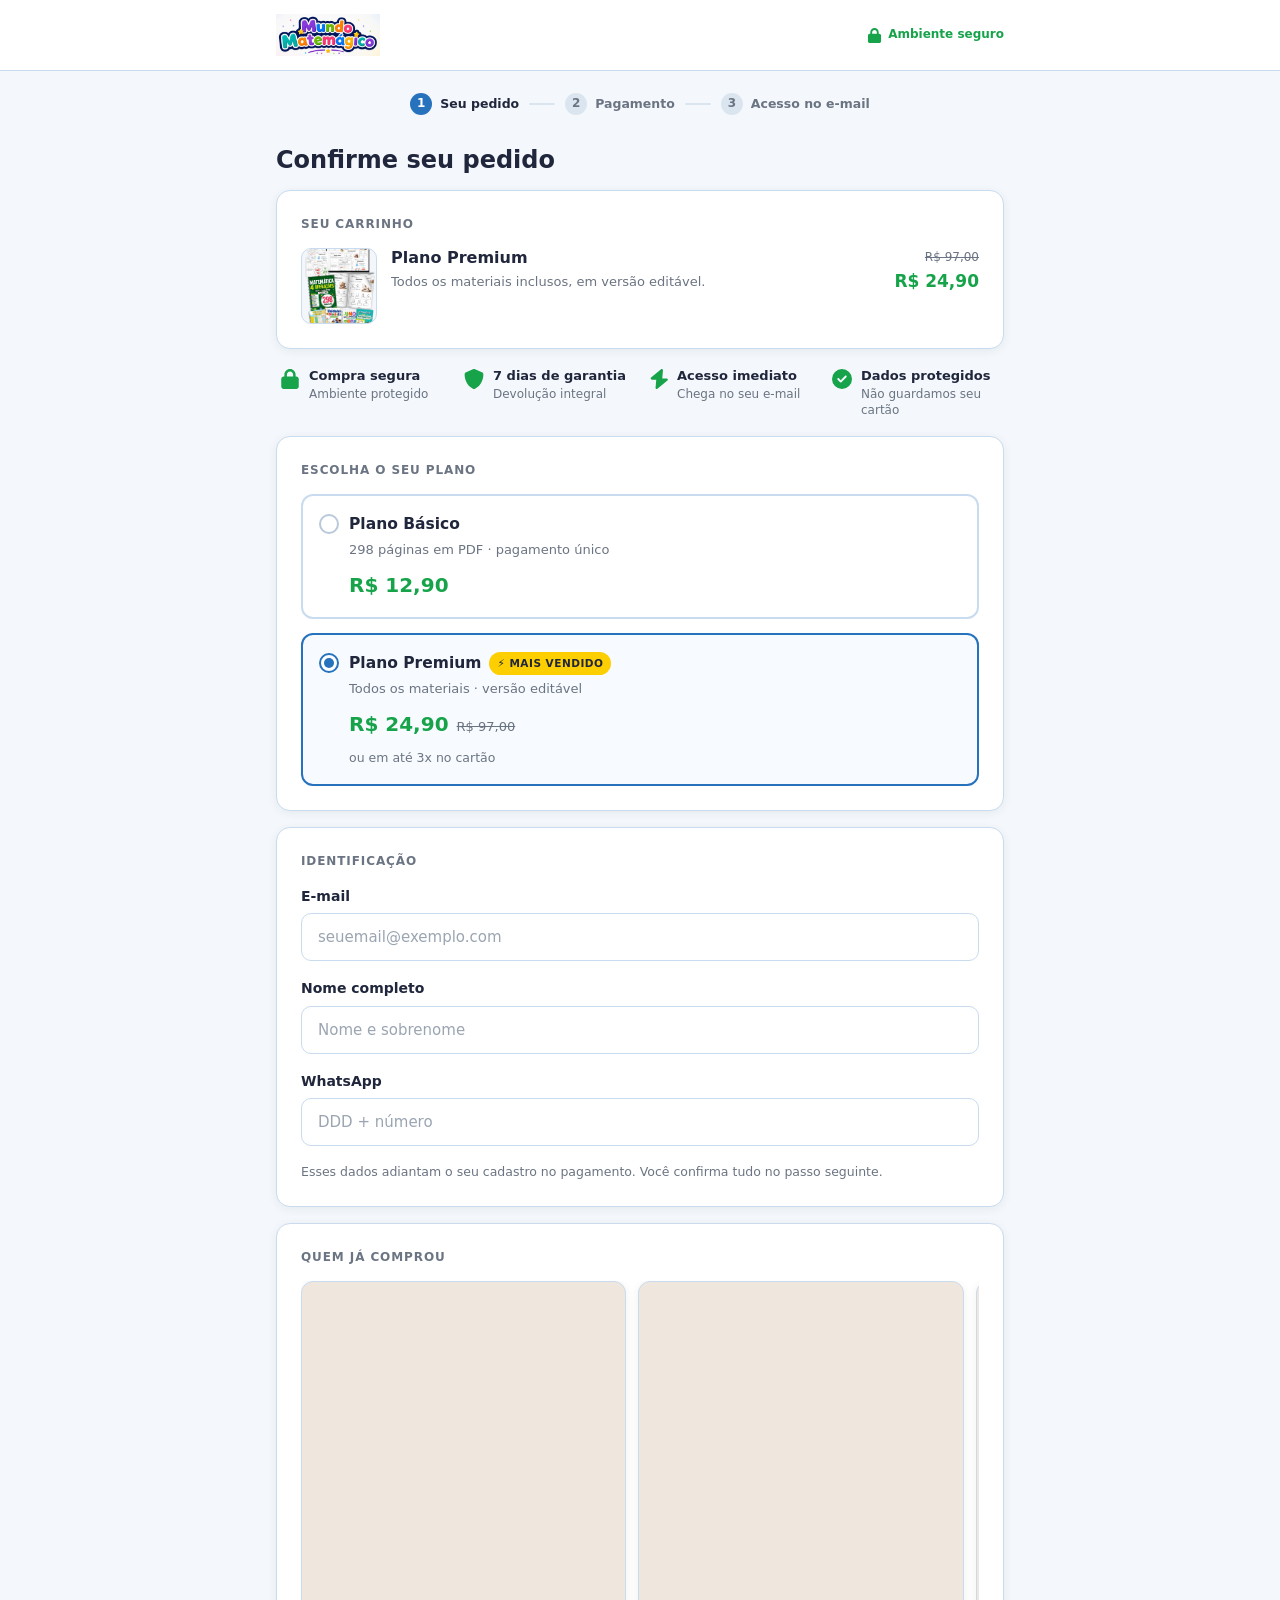
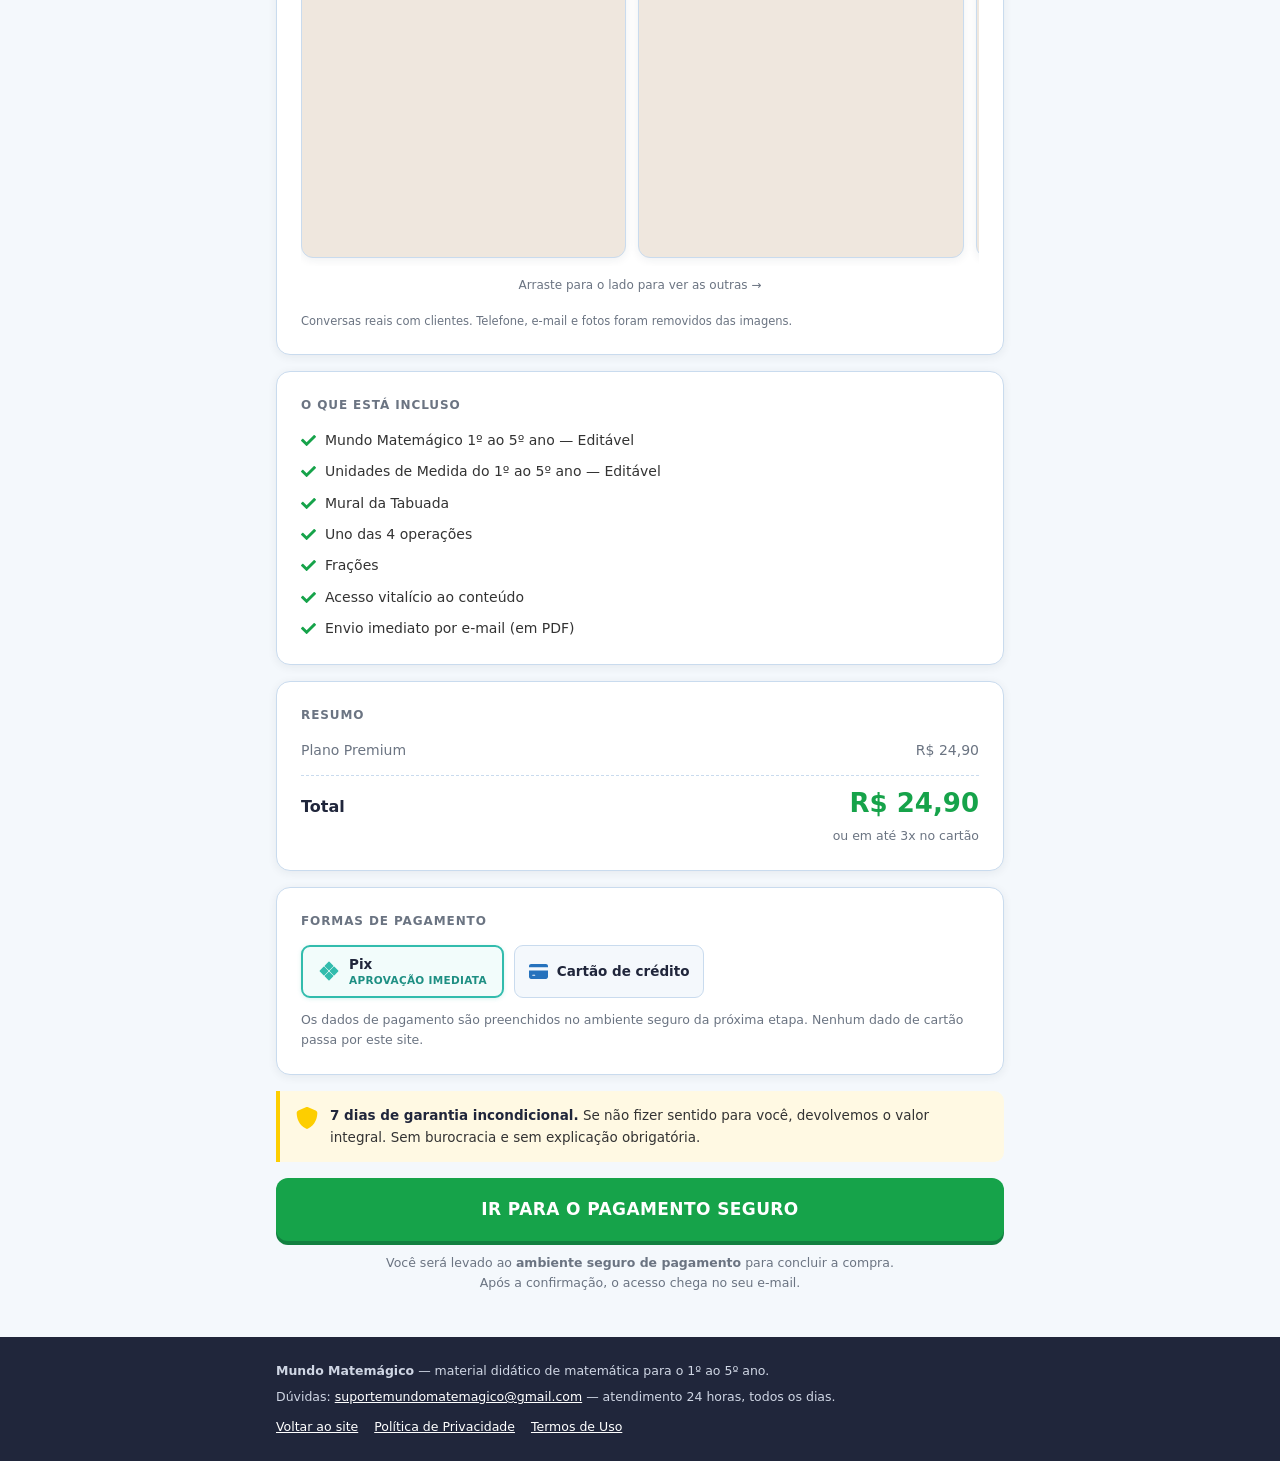
==== checkout.html @ a5ead748 "Destaca o Pix como forma de pagamento principal O Pix passa a vir primeiro e com destaque visual: bo" ====
<!DOCTYPE html>
<html lang="pt-BR">
<head>
<meta charset="UTF-8">
<meta http-equiv="Content-Security-Policy" content="default-src 'self'; script-src 'self'; style-src 'self'; img-src 'self' data:; font-src 'self' data:; connect-src 'none'; form-action 'none'; frame-src 'none'; base-uri 'none'">
<meta name="viewport" content="width=device-width, initial-scale=1">
<meta name="robots" content="noindex, nofollow">
<title>Checkout — Mundo Matemágico</title>
<link rel="stylesheet" href="checkout.css">
</head>
<body>

<header class="barra">
  <div class="wrap">
    <a href="index.html"><img src="assets/logo-mundo-matemagico.jpg" alt="Mundo Matemágico"></a>
    <span class="seguro">
      <svg viewBox="0 0 448 512" aria-hidden="true"><path d="M144 144v48h160v-48c0-44.2-35.8-80-80-80s-80 35.8-80 80zM80 192v-48C80 64.5 144.5 0 224 0s144 64.5 144 144v48h16c35.3 0 64 28.7 64 64v192c0 35.3-28.7 64-64 64H64c-35.3 0-64-28.7-64-64V256c0-35.3 28.7-64 64-64h16z"/></svg>
      Ambiente seguro
    </span>
  </div>
</header>

<div class="wrap">
  <div class="passos">
    <span class="passo on"><span class="n">1</span> Seu pedido</span>
    <span class="sep"></span>
    <span class="passo"><span class="n">2</span> Pagamento</span>
    <span class="sep"></span>
    <span class="passo"><span class="n">3</span> Acesso no e-mail</span>
  </div>
</div>

<main>
<div class="wrap">

  <h1>Confirme seu pedido</h1>

  <!-- avisa quando o link de pagamento ainda nao foi colado em checkout.js -->
  <div class="aviso" id="aviso" role="alert">
    <strong>Configuração pendente:</strong> o link de pagamento do
    <strong id="aviso-plano">plano</strong> ainda não foi cadastrado.
    Abra <code>checkout.js</code> e cole o link de pagamento no campo <code>pay</code> desse plano.
    <em>Este aviso só aparece para você — mas o botão fica desativado para todo mundo até o link ser colado.</em>
  </div>

  <!-- ---------------- carrinho ---------------- -->
  <section class="bloco">
    <h2>Seu carrinho</h2>
    <div class="item">
      <span class="thumb"><img id="item-img" src="" alt=""></span>
      <div>
        <p class="nome" id="item-nome"></p>
        <p class="desc" id="item-desc"></p>
      </div>
      <span class="val">
        <span class="de" id="item-de" hidden></span>
        <span class="preco" id="item-preco"></span>
      </span>
    </div>
  </section>

  <!-- ---------------- selos de confianca ---------------- -->
  <ul class="selos" aria-label="Garantias desta compra">
    <li>
      <svg viewBox="0 0 448 512" aria-hidden="true"><path d="M144 144v48h160v-48c0-44.2-35.8-80-80-80s-80 35.8-80 80zM80 192v-48C80 64.5 144.5 0 224 0s144 64.5 144 144v48h16c35.3 0 64 28.7 64 64v192c0 35.3-28.7 64-64 64H64c-35.3 0-64-28.7-64-64V256c0-35.3 28.7-64 64-64h16z"/></svg>
      <span><b>Compra segura</b>Ambiente protegido</span>
    </li>
    <li>
      <svg viewBox="0 0 512 512" aria-hidden="true"><path d="M256 0c4.6 0 9.2 1 13.4 2.9L457.7 82.8c22 9.3 38.4 31 38.3 57.2-.5 99.2-41.3 280.7-213.6 363.2-16.7 8-36.1 8-52.8 0C57.3 420.7 16.5 239.2 16 140 15.9 113.8 32.3 92.1 54.3 82.8L242.7 2.9C246.8 1 251.4 0 256 0z"/></svg>
      <span><b>7 dias de garantia</b>Devolução integral</span>
    </li>
    <li>
      <svg viewBox="0 0 448 512" aria-hidden="true"><path d="M349.4 44.6c5.6-12.9 1.7-28-9.4-36.5s-26.5-8.3-37.3 .5l-256 208c-10.3 8.4-14.2 22.4-9.5 34.8S54.7 272 68 272l111.5 0L162.6 467.4c-5.6 12.9-1.7 28 9.4 36.5s26.5 8.3 37.3-.5l256-208c10.3-8.4 14.2-22.4 9.5-34.8s-16.5-20.6-29.8-20.6l-111.5 0L349.4 44.6z"/></svg>
      <span><b>Acesso imediato</b>Chega no seu e-mail</span>
    </li>
    <li>
      <svg viewBox="0 0 512 512" aria-hidden="true"><path d="M256 512A256 256 0 1 0 256 0a256 256 0 1 0 0 512zM369 209L241 337c-9.4 9.4-24.6 9.4-33.9 0l-64-64c-9.4-9.4-9.4-24.6 0-33.9s24.6-9.4 33.9 0l47 47L335 175c9.4-9.4 24.6-9.4 33.9 0s9.4 24.6 0 33.9z"/></svg>
      <span><b>Dados protegidos</b>Não guardamos seu cartão</span>
    </li>
  </ul>

  <!-- ---------------- escolha do plano ---------------- -->
  <section class="bloco">
    <h2>Escolha o seu plano</h2>
    <div class="planos" id="planos" role="radiogroup" aria-label="Escolha o seu plano"></div>
  </section>

  <!-- ---------------- identificacao ---------------- -->
  <section class="bloco">
    <h2>Identificação</h2>
    <div class="campos">
      <div class="campo" id="campo-email">
        <label for="f-email">E-mail</label>
        <input type="email" id="f-email" autocomplete="email" inputmode="email"
               spellcheck="false" placeholder="seuemail@exemplo.com">
        <p class="erro">Digite um e-mail válido — é nele que o material chega.</p>
      </div>
      <div class="campo" id="campo-nome">
        <label for="f-nome">Nome completo</label>
        <input type="text" id="f-nome" autocomplete="name" placeholder="Nome e sobrenome">
        <p class="erro">Informe o nome e o sobrenome.</p>
      </div>
      <div class="campo" id="campo-fone">
        <label for="f-fone">WhatsApp</label>
        <input type="tel" id="f-fone" autocomplete="tel" inputmode="numeric"
               maxlength="15" placeholder="DDD + número">
        <p class="erro">Informe DDD + número (10 ou 11 dígitos).</p>
      </div>
    </div>
    <p class="dica">Esses dados adiantam o seu cadastro no pagamento. Você confirma tudo no passo seguinte.</p>
  </section>

  <!-- ---------------- quem ja comprou ----------------
       Prints REAIS de conversas no WhatsApp, tratados antes de publicar:
         depoimento-1  recorte que descarta o telefone +55 11 ...
         depoimento-2  recorte que descarta o comprovante (CNPJ e pagador)
         depoimento-3  recorte que descarta telefone e foto; e-mail tapado
       Os originais NAO ficam na pasta do site. Se trocar alguma imagem,
       trate antes: dado pessoal de cliente nao pode ir para a pagina. -->
  <section class="bloco">
    <h2>Quem já comprou</h2>

    <div class="prints" tabindex="0" role="group" aria-label="Conversas com clientes no WhatsApp">
      <figure>
        <img src="assets/depoimento-1.jpg" width="828" height="1469" loading="lazy" decoding="async"
             alt="Conversa no WhatsApp: cliente escreve que o material chegou, que é excelente, e se desculpa pela desconfiança porque há muito golpe por aí.">
      </figure>
      <figure>
        <img src="assets/depoimento-2.jpg" width="828" height="1471" loading="lazy" decoding="async"
             alt="Conversa no WhatsApp: cliente diz que estava com medo de comprar e que o material é perfeito.">
      </figure>
      <figure>
        <img src="assets/depoimento-3.jpg" width="828" height="1078" loading="lazy" decoding="async"
             alt="Conversa no WhatsApp: cliente elogia o trabalho e recebe as boas-vindas com as instruções de acesso.">
      </figure>
    </div>

    <p class="arraste" aria-hidden="true">Arraste para o lado para ver as outras &rarr;</p>
    <p class="fonte">Conversas reais com clientes. Telefone, e-mail e fotos foram removidos das imagens.</p>
  </section>

  <!-- ---------------- o que esta incluso ---------------- -->
  <section class="bloco">
    <h2>O que está incluso</h2>
    <ul class="inclui" id="inclui"></ul>
  </section>

  <!-- ---------------- resumo + pagamento ---------------- -->
  <section class="bloco">
    <h2>Resumo</h2>
    <div class="resumo-linha">
      <span id="sub-nome"></span>
      <span id="sub-valor"></span>
    </div>
    <div class="resumo-total">
      <span class="rot">Total</span>
      <span class="v" id="total"></span>
    </div>
    <p class="parcelado" id="parcelado"></p>
  </section>

  <section class="bloco">
    <h2>Formas de pagamento</h2>
    <!-- Pix primeiro e em destaque: e o meio com aprovacao imediata, entao
         e o que leva o cliente ao material mais rapido. -->
    <div class="formas">
      <span class="forma principal">
        <svg class="pix" viewBox="0 0 48 48" aria-hidden="true"><g fill="#32BCAD" stroke="#32BCAD" stroke-width="3" stroke-linejoin="round"><path d="M24 5 32 13 24 21 16 13Z"/><path d="M43 24 35 32 27 24 35 16Z"/><path d="M24 43 16 35 24 27 32 35Z"/><path d="M5 24 13 16 21 24 13 32Z"/></g></svg>
        <span class="rot">Pix<b>Aprovação imediata</b></span>
      </span>
      <span class="forma">
        <svg class="card" viewBox="0 0 576 512" aria-hidden="true"><path d="M64 32C28.7 32 0 60.7 0 96v32h576V96c0-35.3-28.7-64-64-64H64zM576 224H0v192c0 35.3 28.7 64 64 64h448c35.3 0 64-28.7 64-64V224zM112 352h64c8.8 0 16 7.2 16 16s-7.2 16-16 16h-64c-8.8 0-16-7.2-16-16s7.2-16 16-16z"/></svg>
        <span class="rot">Cartão de crédito</span>
      </span>
    </div>
    <p class="nota">Os dados de pagamento são preenchidos no ambiente seguro da próxima etapa. Nenhum dado de cartão passa por este site.</p>
  </section>

  <!-- ---------------- garantia ---------------- -->
  <div class="garantia">
    <svg viewBox="0 0 512 512" aria-hidden="true"><path d="M256 0c4.6 0 9.2 1 13.4 2.9L457.7 82.8c22 9.3 38.4 31 38.3 57.2-.5 99.2-41.3 280.7-213.6 363.2-16.7 8-36.1 8-52.8 0C57.3 420.7 16.5 239.2 16 140 15.9 113.8 32.3 92.1 54.3 82.8L242.7 2.9C246.8 1 251.4 0 256 0z"/></svg>
    <p><strong>7 dias de garantia incondicional.</strong> Se não fizer sentido para você, devolvemos o valor integral. Sem burocracia e sem explicação obrigatória.</p>
  </div>

  <a class="cta" id="cta" href="#" rel="noopener">IR PARA O PAGAMENTO SEGURO</a>
  <p class="pos-cta">Você será levado ao <strong>ambiente seguro de pagamento</strong> para concluir a compra.<br>Após a confirmação, o acesso chega no seu e-mail.</p>

</div>
</main>

<footer>
  <div class="wrap">
    <p><strong>Mundo Matemágico</strong> — material didático de matemática para o 1º ao 5º ano.</p>
    <p>Dúvidas: <a href="mailto:suportemundomatemagico@gmail.com">suportemundomatemagico@gmail.com</a> — atendimento 24 horas, todos os dias.</p>
    <div class="links">
      <a href="index.html">Voltar ao site</a>
      <a href="politica-de-privacidade.html">Política de Privacidade</a>
      <a href="termos-de-uso.html">Termos de Uso</a>
    </div>
  </div>
</footer>

<script src="checkout.js"></script>
</body>
</html>
---- checkout.css ----
/* Checkout - Mundo Matemagico
   Paleta herdada da landing: azul #2672BD, navy #20263B, amarelo #fdce00 */
:root{
  --azul:#2672BD;
  --azul-esc:#12304B;
  --navy:#20263B;
  --amarelo:#fdce00;
  --verde:#16A34A;
  --verde-esc:#128040;
  --fundo:#F4F8FC;
  --borda:#C9DBEE;
  --texto:#333;
  --suave:#6b7482;
  --branco:#fff;
  --sombra:0 2px 10px rgba(32,38,59,.07);
}
*{box-sizing:border-box}
html{-webkit-text-size-adjust:100%}
body{
  margin:0;background:var(--fundo);color:var(--texto);
  font-family:"Montserrat",system-ui,-apple-system,"Segoe UI",Roboto,Arial,sans-serif;
  font-size:15px;line-height:1.6;
}
img{max-width:100%;height:auto;display:block}
:focus-visible{outline:3px solid var(--amarelo);outline-offset:2px;border-radius:6px}

/* ---------- topo ---------- */
.barra{background:var(--branco);border-bottom:1px solid var(--borda);padding:14px 0}
.barra .wrap{display:flex;align-items:center;justify-content:space-between;gap:14px}
.barra img{height:42px;width:auto}
.seguro{display:flex;align-items:center;gap:6px;color:var(--verde);font-size:12px;font-weight:700;white-space:nowrap}
.seguro svg{width:15px;height:15px;fill:currentColor;flex:none}

.wrap{max-width:760px;margin:0 auto;padding:0 16px}

/* ---------- passos ---------- */
.passos{display:flex;align-items:center;gap:10px;justify-content:center;margin:22px 0 4px;flex-wrap:wrap}
.passo{display:flex;align-items:center;gap:8px;font-size:12.5px;font-weight:700;color:var(--suave)}
.passo .n{width:22px;height:22px;border-radius:50%;display:grid;place-items:center;background:#dbe5f0;color:var(--suave);font-size:12px;flex:none}
.passo.on{color:var(--navy)}
.passo.on .n{background:var(--azul);color:#fff}
.passos .sep{width:26px;height:2px;background:#dbe5f0;border-radius:2px}

main{padding:8px 0 44px}
h1{font-size:21px;color:var(--navy);margin:18px 0 14px;line-height:1.3}

.bloco{background:var(--branco);border:1px solid var(--borda);border-radius:14px;box-shadow:var(--sombra);padding:20px;margin-bottom:16px}
.bloco > h2{
  font-size:12px;letter-spacing:.9px;text-transform:uppercase;color:var(--suave);
  margin:0 0 14px;font-weight:800;
}

/* ---------- carrinho ---------- */
.item{display:flex;gap:14px;align-items:flex-start}
.item .thumb{width:76px;height:76px;flex:none;border-radius:10px;overflow:hidden;border:1px solid var(--borda);background:var(--fundo)}
.item .thumb img{width:100%;height:100%;object-fit:cover}
.item .nome{font-weight:800;color:var(--navy);font-size:16px;margin:0 0 3px;line-height:1.3}
.item .desc{color:var(--suave);font-size:13px;margin:0}
.item .val{margin-left:auto;text-align:right;flex:none}
.item .val .preco{font-weight:800;color:var(--verde);font-size:17px;white-space:nowrap}
.item .val .de{display:block;font-size:12px;color:var(--suave);text-decoration:line-through}
.item .val .de[hidden]{display:none}

/* ---------- selecao de plano ---------- */
.planos{display:grid;gap:12px}
.plano{
  position:relative;display:block;cursor:pointer;
  border:2px solid var(--borda);border-radius:12px;padding:16px 16px 16px 46px;background:var(--branco);
  transition:border-color .15s,background .15s;
}
.plano:hover{border-color:var(--azul)}
.plano input{position:absolute;opacity:0;pointer-events:none}
.plano .marca{
  position:absolute;left:16px;top:18px;width:20px;height:20px;border-radius:50%;
  border:2px solid #b9c9db;background:#fff;transition:border-color .15s;
}
.plano .marca::after{
  content:"";position:absolute;inset:3px;border-radius:50%;background:var(--azul);transform:scale(0);transition:transform .15s;
}
.plano input:checked ~ .marca{border-color:var(--azul)}
.plano input:checked ~ .marca::after{transform:scale(1)}
.plano:has(input:checked){border-color:var(--azul);background:#F7FBFF}
.plano input:focus-visible ~ .marca{outline:3px solid var(--amarelo);outline-offset:2px}

.plano .corpo{display:block}
.plano .titulo{font-weight:800;color:var(--navy);font-size:15.5px;display:flex;align-items:center;gap:8px;flex-wrap:wrap}
.plano .resumo{display:block;color:var(--suave);font-size:13px;margin:3px 0 0}
.plano .linha-preco{margin-top:8px;display:flex;align-items:baseline;gap:8px;flex-wrap:wrap}
.plano .p{font-size:20px;font-weight:800;color:var(--verde)}
.plano .p-de{font-size:13px;color:var(--suave);text-decoration:line-through}
.plano .p-parc{font-size:12.5px;color:var(--suave);width:100%}
.selo{
  background:var(--amarelo);color:var(--navy);font-size:10.5px;font-weight:800;
  letter-spacing:.5px;padding:3px 8px;border-radius:99px;text-transform:uppercase;white-space:nowrap;
}

/* ---------- inclusos ---------- */
.inclui{list-style:none;margin:0;padding:0}
.inclui li{display:flex;gap:9px;align-items:flex-start;margin-bottom:9px;font-size:14px}
.inclui li:last-child{margin-bottom:0}
.inclui svg{width:15px;height:15px;fill:var(--verde);flex:none;margin-top:4px}

/* ---------- resumo ---------- */
.resumo-linha{display:flex;justify-content:space-between;gap:12px;font-size:14px;margin-bottom:9px;color:var(--suave)}
.resumo-total{
  display:flex;justify-content:space-between;align-items:baseline;gap:12px;
  border-top:1px dashed var(--borda);margin-top:14px;padding-top:14px;
}
.resumo-total .rot{font-weight:800;color:var(--navy);font-size:16px}
.resumo-total .v{font-weight:800;color:var(--verde);font-size:26px;line-height:1}
.parcelado{text-align:right;color:var(--suave);font-size:12.5px;margin:6px 0 0}

/* ---------- pagamento ---------- */
.formas{display:flex;gap:10px;flex-wrap:wrap;margin:0 0 12px;align-items:stretch}
.forma{
  display:flex;align-items:center;gap:9px;border:1px solid var(--borda);border-radius:9px;
  padding:9px 14px;font-size:13.5px;font-weight:700;color:var(--navy);background:var(--fundo);
}
.forma .rot{display:block;line-height:1.25}
.forma svg{width:19px;height:19px;flex:none}

/* o meio principal: borda e fundo do proprio Pix, para o olho cair nele antes */
.forma.principal{
  border:2px solid #32BCAD;background:#F2FCFB;padding:9px 15px;
  box-shadow:0 1px 4px rgba(50,188,173,.18);
}
.forma.principal svg{width:22px;height:22px}
.forma.principal .rot b{
  display:block;font-size:10.5px;font-weight:800;color:#1E8F83;
  letter-spacing:.3px;text-transform:uppercase;margin-top:1px;
}
.forma svg.card{fill:var(--azul)}
.forma svg.pix{fill:#32BCAD;stroke:#32BCAD}
.nota{color:var(--suave);font-size:12.5px;margin:0}

/* ---------- selos de confianca ----------
   Sem borda nem fundo de propósito: entre dois cartões brancos, uma faixa
   leve separa melhor do que mais um cartão. */
.selos{
  list-style:none;margin:0 0 16px;padding:2px 4px;
  display:grid;grid-template-columns:repeat(2,1fr);gap:14px 12px;
}
.selos li{display:flex;align-items:flex-start;gap:9px}
.selos svg{width:20px;height:20px;fill:var(--verde);flex:none;margin-top:2px}
.selos span{display:block;font-size:12px;line-height:1.35;color:var(--suave)}
.selos b{display:block;color:var(--navy);font-size:13px;font-weight:800;margin-bottom:1px}
@media (min-width:560px){
  .selos{grid-template-columns:repeat(4,1fr);gap:16px}
}

/* ---------- identificacao ---------- */
.campos{display:grid;gap:16px}
.campo label{display:block;font-weight:700;color:var(--navy);font-size:14px;margin-bottom:6px}
.campo input{
  width:100%;font-family:inherit;font-size:15px;color:var(--texto);
  border:1px solid var(--borda);border-radius:10px;padding:14px 16px;background:var(--branco);
  transition:border-color .15s,box-shadow .15s;
}
.campo input::placeholder{color:#9aa5b1}
.campo input:focus{outline:none;border-color:var(--azul);box-shadow:0 0 0 3px rgba(38,114,189,.16)}
.campo .erro{display:none;color:#C0392B;font-size:12.5px;margin:6px 0 0}
.campo.invalido input{border-color:#E5A0A0;background:#FFFAFA}
.campo.invalido input:focus{border-color:#C0392B;box-shadow:0 0 0 3px rgba(192,57,43,.14)}
.campo.invalido .erro{display:block}
.dica{color:var(--suave);font-size:12.5px;margin:16px 0 0}

/* ---------- depoimentos: prints do WhatsApp ----------
   Carrossel horizontal em vez de empilhar: tres prints de celular somam mais
   de 2000px de altura, e empurrar isso entre o formulario e o botao de compra
   custa venda. Assim ocupa a altura de um so. */
.prints{
  display:flex;gap:12px;margin:0;
  overflow-x:auto;overscroll-behavior-x:contain;
  scroll-snap-type:x mandatory;-webkit-overflow-scrolling:touch;
  padding-bottom:8px;
}
.prints figure{
  margin:0;flex:0 0 84%;scroll-snap-align:center;
  border:1px solid var(--borda);border-radius:12px;overflow:hidden;
  background:#EFE7DE;box-shadow:var(--sombra);
}
.prints img{display:block;width:100%;height:auto}
.prints:focus-visible{outline:3px solid var(--amarelo);outline-offset:3px;border-radius:12px}
.arraste{margin:10px 0 0;color:var(--suave);font-size:12px;text-align:center}
@media (min-width:620px){
  /* dois por vez: com o print inteiro, tres lado a lado ficam ilegiveis */
  .prints figure{flex-basis:48%}
}

/* ---------- (mantido) conversas recriadas em HTML ----------
   Recriadas em HTML, nao sao prints. O texto e real (transcrito das conversas
   do lojista); o que se reproduz aqui e so a linguagem visual do aplicativo,
   porque e nela que o cliente reconhece uma conversa de verdade.
   Telefone, e-mail e foto ficam de fora: dado pessoal nao vai para a pagina. */
.conversas{display:grid;gap:14px;margin:0}
.conversa{
  background:#EFE7DE;
  background-image:radial-gradient(rgba(11,20,26,.035) 1px, transparent 1px);
  background-size:20px 20px;
  border:1px solid #E1D8CD;border-radius:12px;
  padding:15px 13px 20px;
  display:flex;flex-direction:column;gap:13px;
}
.msg{
  position:relative;max-width:87%;
  padding:7px 10px 4px;border-radius:9px;
  font-size:13.5px;line-height:1.46;color:#111B21;
  box-shadow:0 1px 1px rgba(11,20,26,.13);
}
.msg p{margin:0}
.msg.rec{align-self:flex-start;background:#fff;border-top-left-radius:2px}
.msg.env{align-self:flex-end;background:#D9FDD3;border-top-right-radius:2px}
.msg .hora{
  display:flex;align-items:center;justify-content:flex-end;gap:3px;
  font-size:10.5px;color:#667781;margin-top:2px;
  font-variant-numeric:tabular-nums;
}
.msg .hora svg{width:15px;height:15px;fill:#53BDEB;flex:none}
.msg .reacao{
  position:absolute;left:9px;bottom:-12px;
  background:#fff;border:1px solid #E1D8CD;border-radius:99px;
  padding:1px 6px;font-size:11px;line-height:1.35;
  box-shadow:0 1px 2px rgba(11,20,26,.12);
}
.msg.tem-reacao{margin-bottom:7px}

.fonte{margin:18px 0 0;color:var(--suave);font-size:11.5px;line-height:1.45}

/* ---------- garantia ---------- */
.garantia{display:flex;gap:12px;align-items:flex-start;background:#FFF9E3;border-left:4px solid var(--amarelo);border-radius:0 10px 10px 0;padding:14px 16px;margin-bottom:16px}
.garantia svg{width:22px;height:22px;fill:var(--amarelo);flex:none;margin-top:2px}
.garantia p{margin:0;font-size:13.5px}
.garantia strong{color:var(--navy)}

/* ---------- CTA ---------- */
.cta{
  display:block;width:100%;text-align:center;text-decoration:none;cursor:pointer;
  background:var(--verde);color:#fff;font-family:inherit;font-weight:800;font-size:17px;letter-spacing:.4px;
  border:0;border-radius:12px;padding:18px 20px;box-shadow:0 4px 0 var(--verde-esc);
  transition:transform .08s,box-shadow .08s,background .15s;
}
.cta:hover{background:#15b054}
.cta:active{transform:translateY(3px);box-shadow:0 1px 0 var(--verde-esc)}
.cta[aria-disabled="true"]{background:#b6bfca;box-shadow:0 4px 0 #97a1ae;cursor:not-allowed}
.cta[aria-disabled="true"]:active{transform:none;box-shadow:0 4px 0 #97a1ae}
.pos-cta{text-align:center;color:var(--suave);font-size:12.5px;margin:12px 0 0}

.aviso{
  display:none;background:#FDECEC;border:1px solid #F5B5B5;color:#8A1F1F;
  border-radius:10px;padding:14px 16px;font-size:13.5px;margin:0 0 14px;
}
.aviso.on{display:block}
.aviso code{background:#fff;border:1px solid #EEC9C9;border-radius:4px;padding:1px 5px;font-size:12.5px}

/* ---------- rodape ---------- */
footer{background:var(--navy);color:#cfd6e4;padding:24px 0;font-size:12.5px}
footer a{color:#fff}
footer p{margin:0 0 6px}
footer .links{display:flex;flex-wrap:wrap;gap:8px 16px;margin-top:10px}

@media (min-width:680px){
  body{font-size:15.5px}
  h1{font-size:24px}
  .bloco{padding:24px}
  .planos{gap:14px}
}
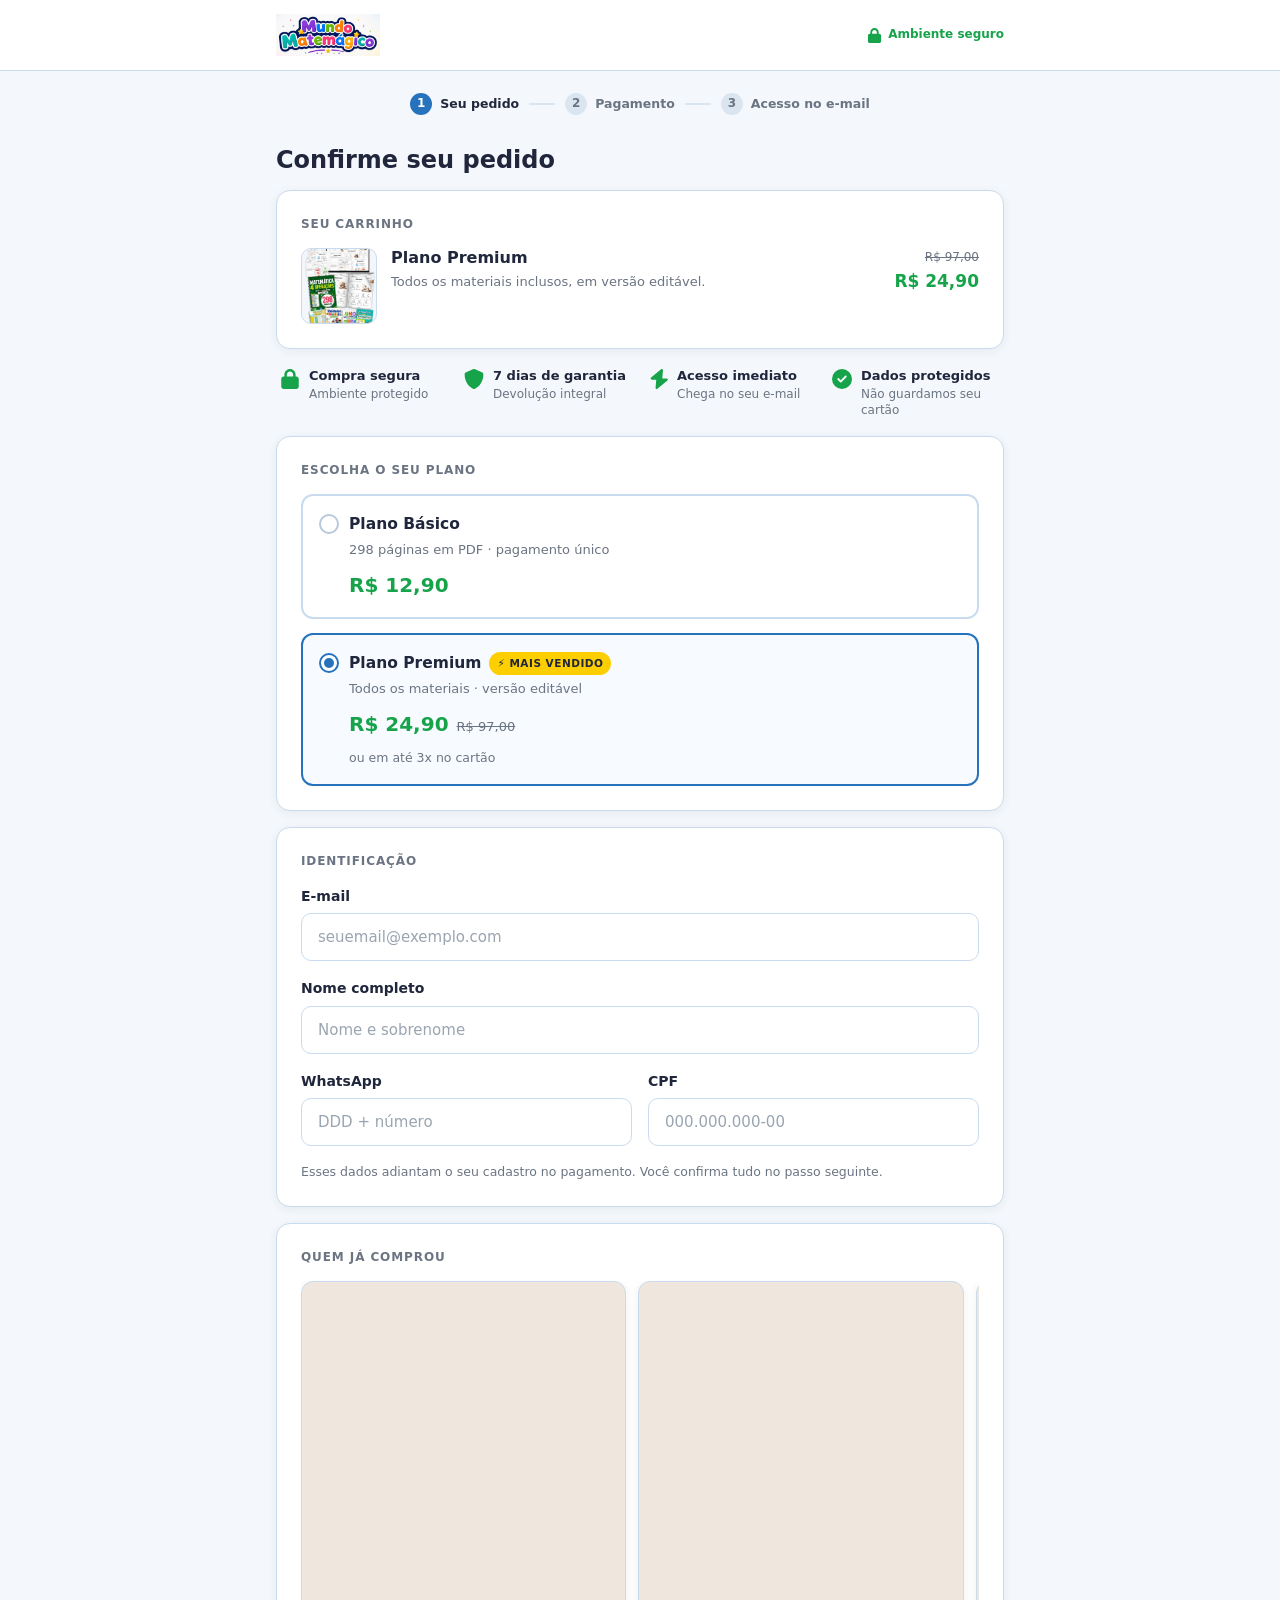
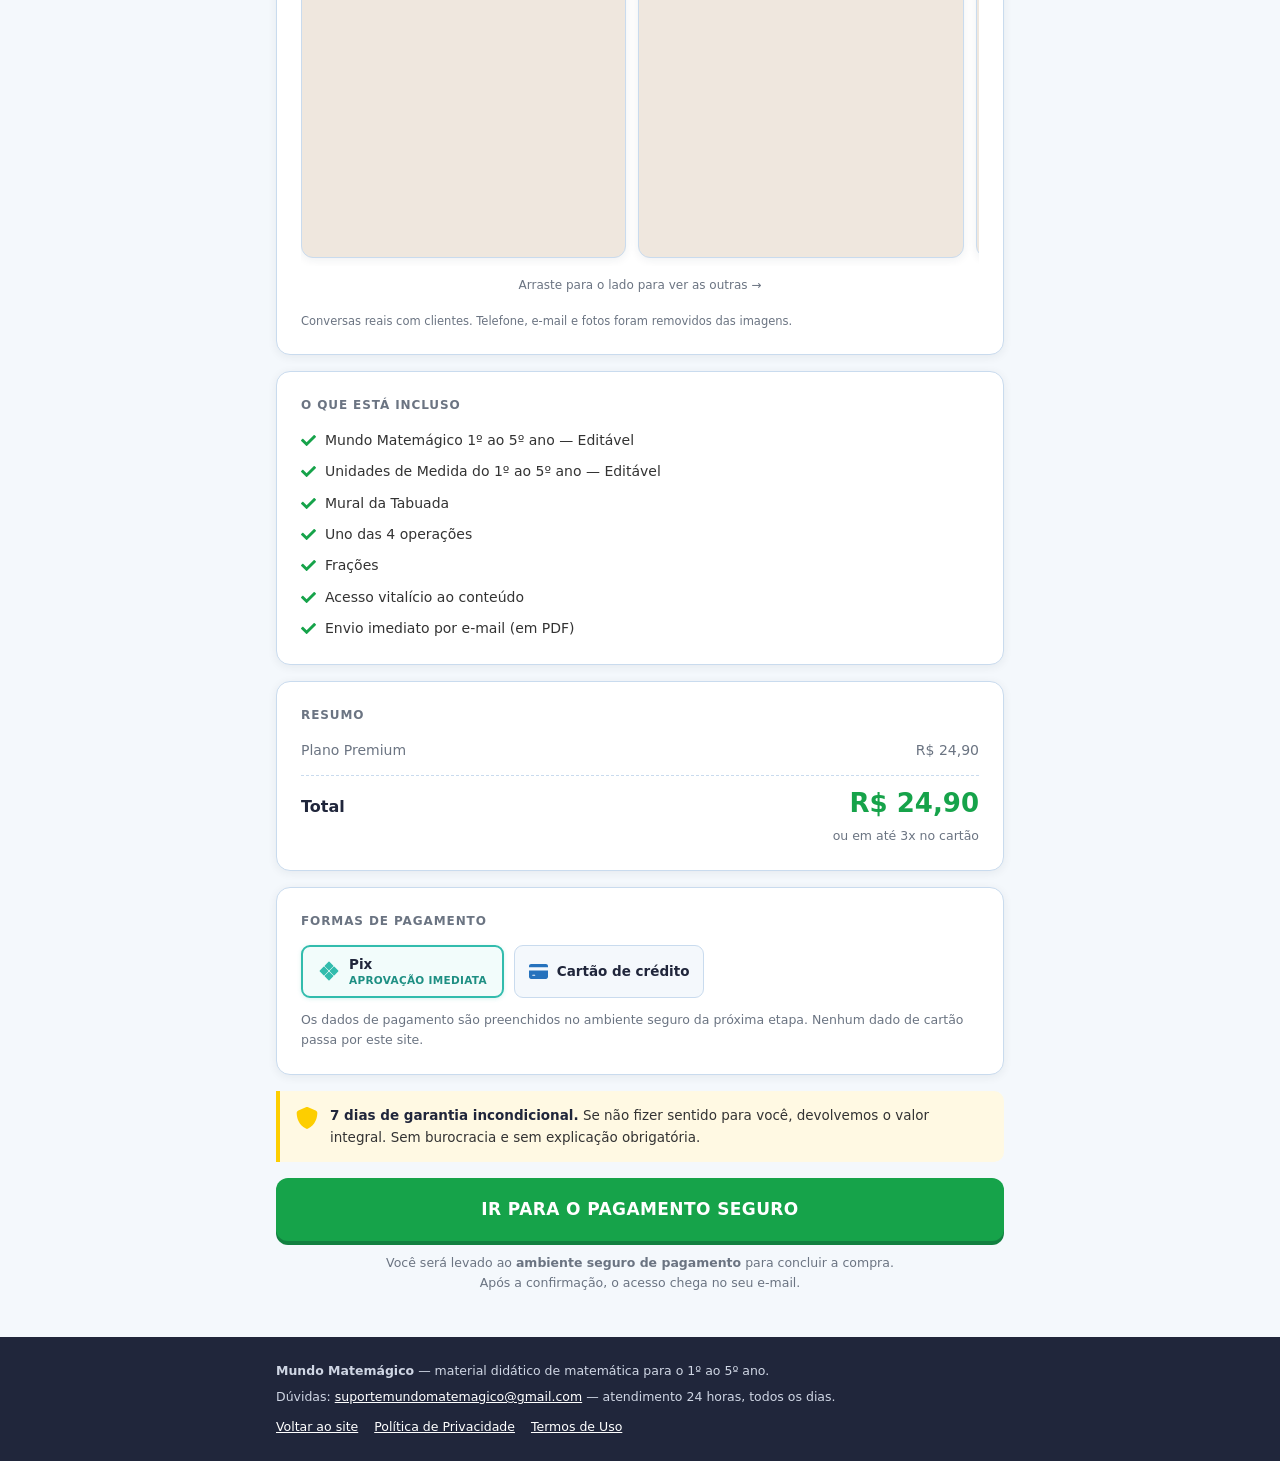
==== commit d88e0659: "Adiciona o campo CPF, que passa preenchido para o pagamento O CPF era o único dado que o cliente ain" ====
--- a/checkout.html
+++ b/checkout.html
@@ -100,11 +100,19 @@
         <input type="text" id="f-nome" autocomplete="name" placeholder="Nome e sobrenome">
         <p class="erro">Informe o nome e o sobrenome.</p>
       </div>
-      <div class="campo" id="campo-fone">
-        <label for="f-fone">WhatsApp</label>
-        <input type="tel" id="f-fone" autocomplete="tel" inputmode="numeric"
-               maxlength="15" placeholder="DDD + número">
-        <p class="erro">Informe DDD + número (10 ou 11 dígitos).</p>
+      <div class="dupla">
+        <div class="campo" id="campo-fone">
+          <label for="f-fone">WhatsApp</label>
+          <input type="tel" id="f-fone" autocomplete="tel" inputmode="numeric"
+                 maxlength="15" placeholder="DDD + número">
+          <p class="erro">Informe DDD + número (10 ou 11 dígitos).</p>
+        </div>
+        <div class="campo" id="campo-cpf">
+          <label for="f-cpf">CPF</label>
+          <input type="text" id="f-cpf" inputmode="numeric" autocomplete="off"
+                 maxlength="14" placeholder="000.000.000-00">
+          <p class="erro">CPF inválido — confira os números digitados.</p>
+        </div>
       </div>
     </div>
     <p class="dica">Esses dados adiantam o seu cadastro no pagamento. Você confirma tudo no passo seguinte.</p>
--- a/checkout.css
+++ b/checkout.css
@@ -162,6 +162,11 @@
 .campo.invalido input{border-color:#E5A0A0;background:#FFFAFA}
 .campo.invalido input:focus{border-color:#C0392B;box-shadow:0 0 0 3px rgba(192,57,43,.14)}
 .campo.invalido .erro{display:block}
+/* WhatsApp e CPF lado a lado quando ha espaco: sao curtos e se completam */
+.dupla{display:grid;gap:16px}
+@media (min-width:520px){
+  .dupla{grid-template-columns:1fr 1fr}
+}
 .dica{color:var(--suave);font-size:12.5px;margin:16px 0 0}
 
 /* ---------- depoimentos: prints do WhatsApp ----------
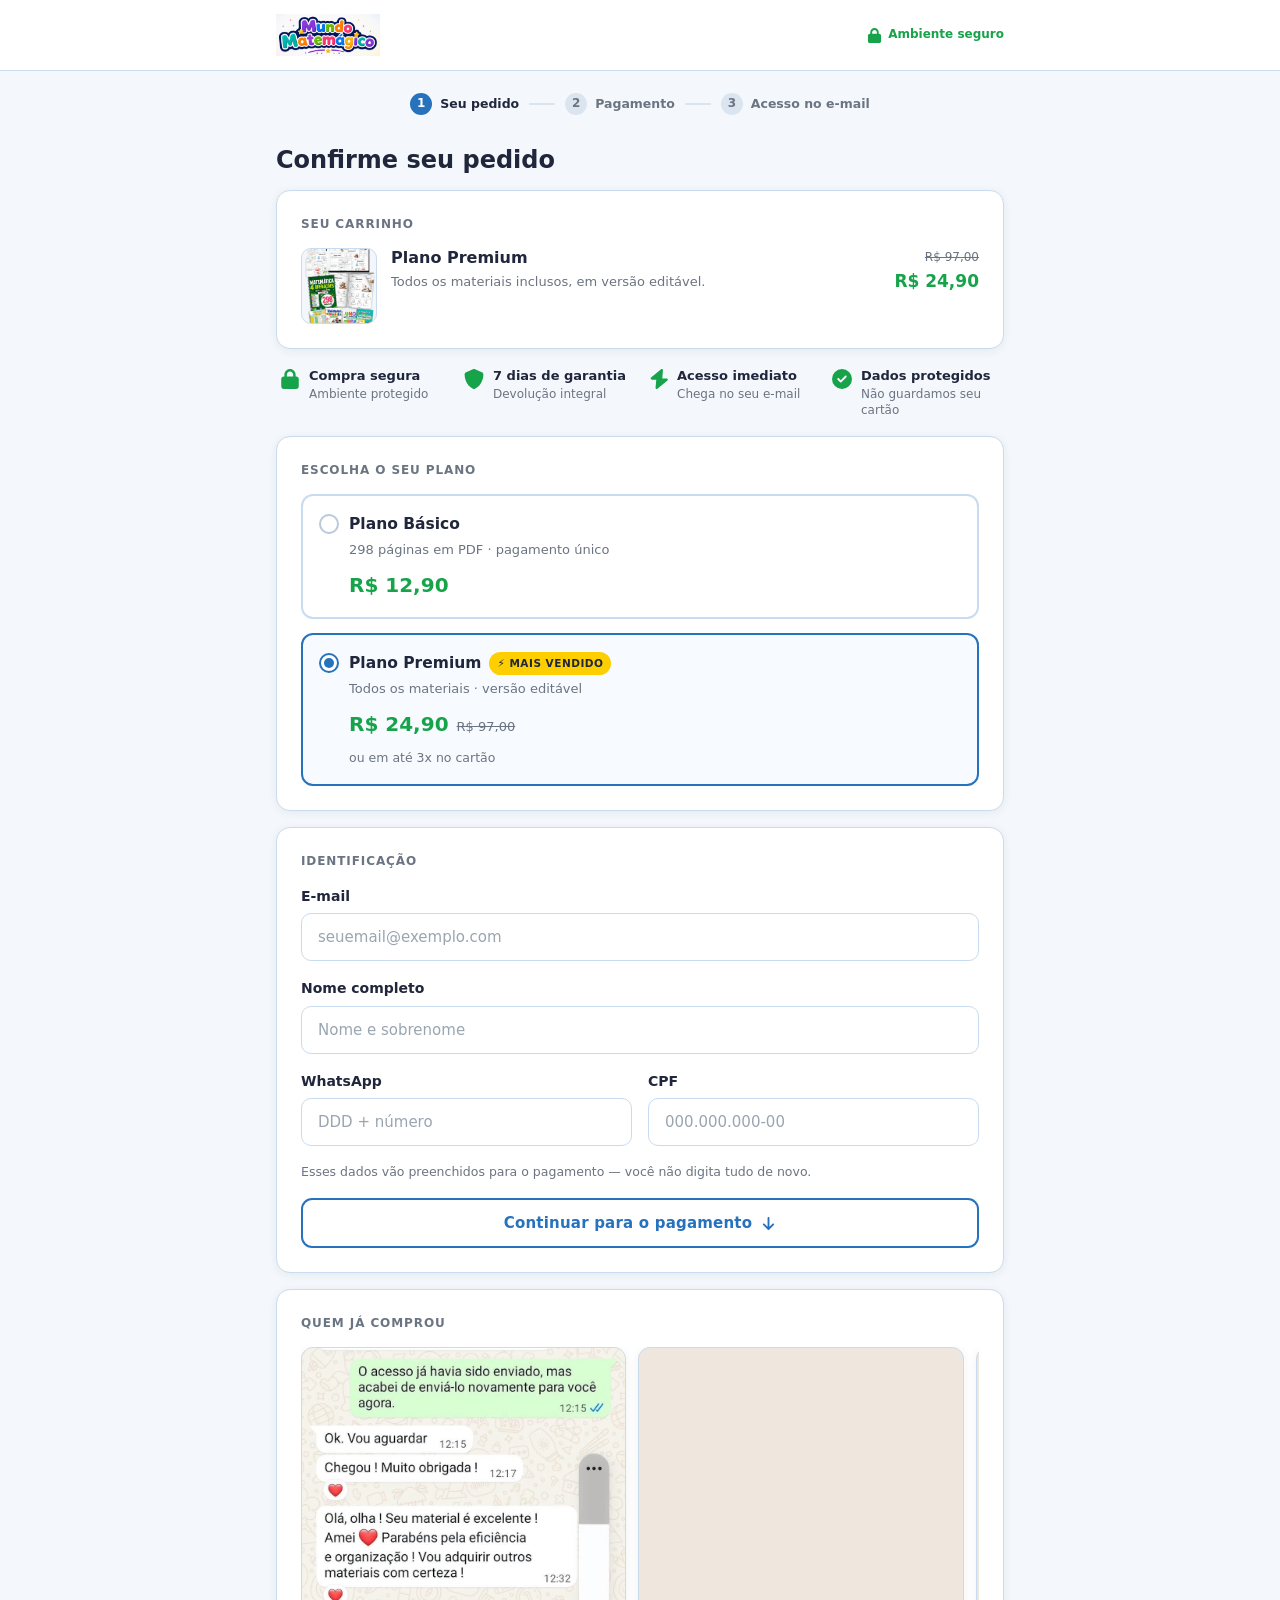
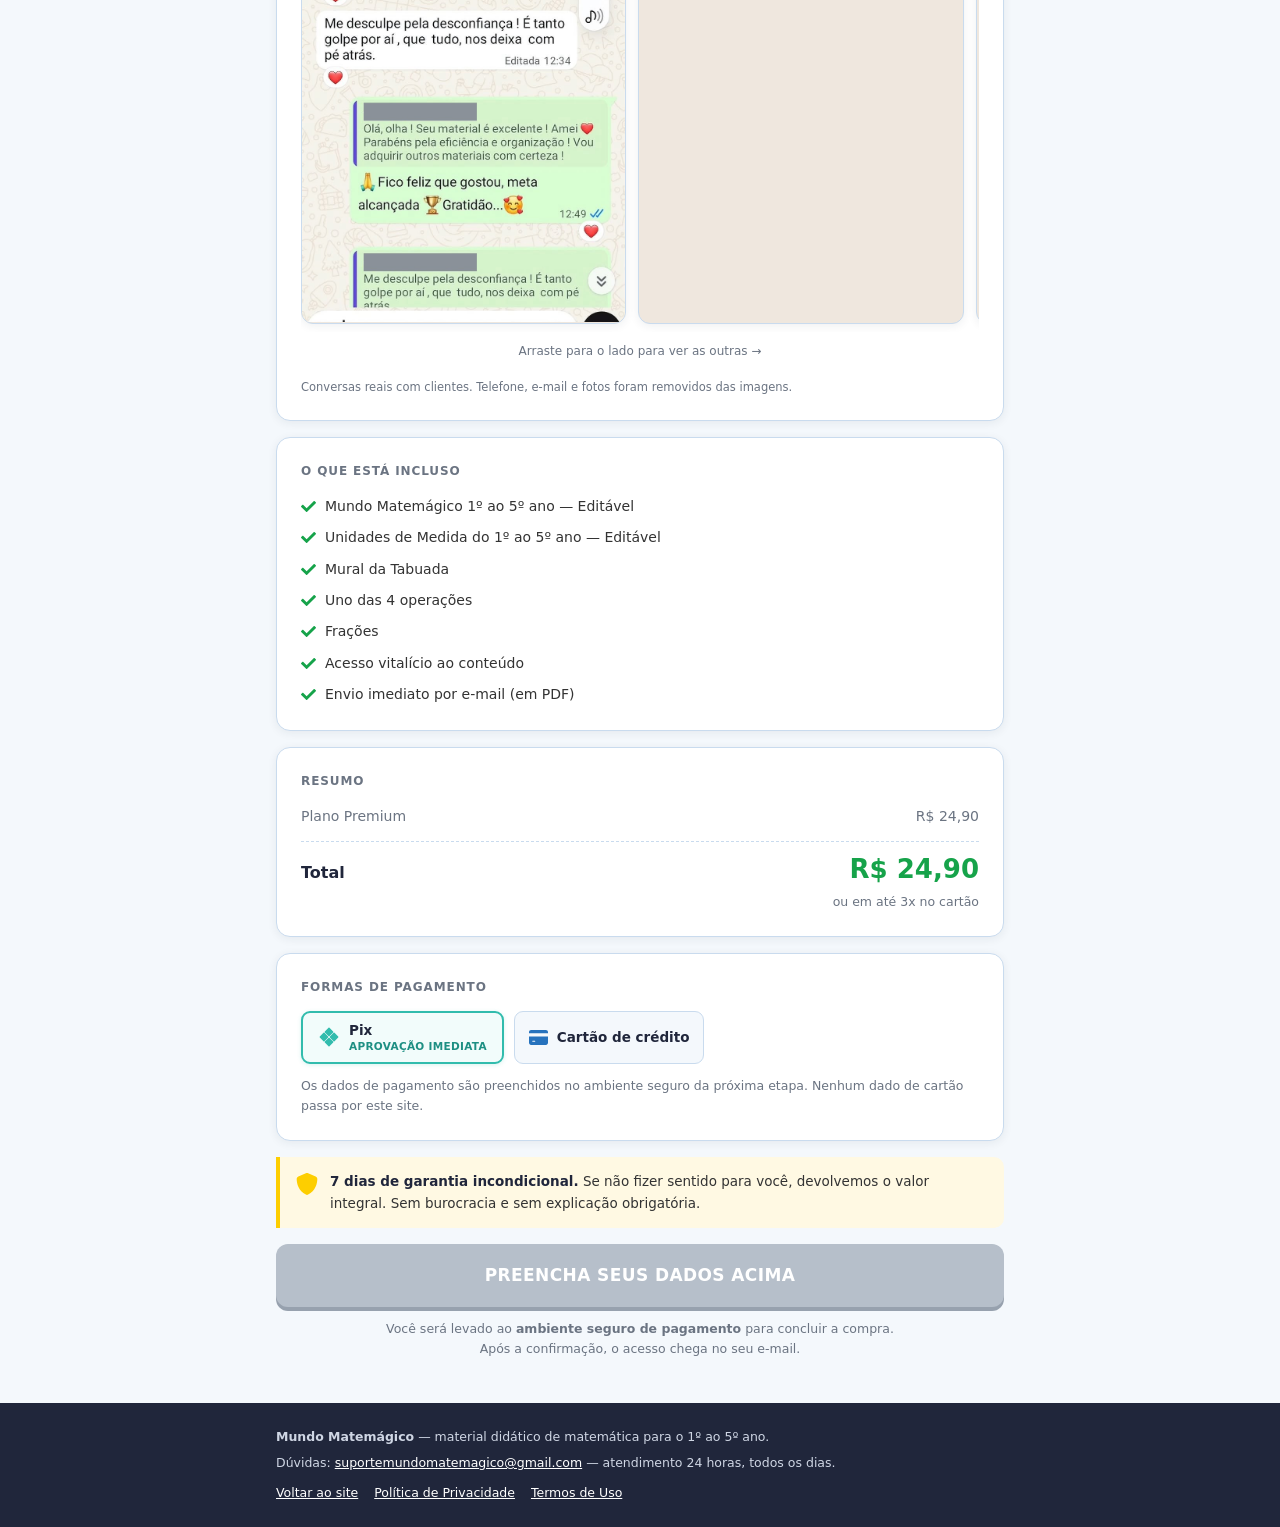
==== commit 3ea0e94b: "Exige os dados preenchidos e cria atalho até o botão de compra Dois ajustes ligados entre si.  O bot" ====
--- a/checkout.html
+++ b/checkout.html
@@ -111,11 +111,20 @@
           <label for="f-cpf">CPF</label>
           <input type="text" id="f-cpf" inputmode="numeric" autocomplete="off"
                  maxlength="14" placeholder="000.000.000-00">
-          <p class="erro">CPF inválido — confira os números digitados.</p>
+          <p class="erro">Informe um CPF válido.</p>
         </div>
       </div>
     </div>
-    <p class="dica">Esses dados adiantam o seu cadastro no pagamento. Você confirma tudo no passo seguinte.</p>
+    <p class="dica">Esses dados vão preenchidos para o pagamento — você não digita tudo de novo.</p>
+
+    <!-- Atalho ate o botao de compra: entre este ponto e o final da pagina ha
+         depoimentos, o resumo e a garantia, e nem todo mundo rola ate la.
+         Se algum campo estiver vazio ou errado, o botao aponta o campo em vez
+         de descer. -->
+    <button type="button" class="descer" id="descer">
+      Continuar para o pagamento
+      <svg viewBox="0 0 384 512" aria-hidden="true"><path d="M169.4 470.6c12.5 12.5 32.8 12.5 45.3 0l160-160c12.5-12.5 12.5-32.8 0-45.3s-32.8-12.5-45.3 0L224 370.7 224 64c0-17.7-14.3-32-32-32s-32 14.3-32 32l0 306.7L54.6 265.4c-12.5-12.5-32.8-12.5-45.3 0s-12.5 32.8 0 45.3l160 160z"/></svg>
+    </button>
   </section>
 
   <!-- ---------------- quem ja comprou ----------------
--- a/checkout.css
+++ b/checkout.css
@@ -169,6 +169,23 @@
 }
 .dica{color:var(--suave);font-size:12.5px;margin:16px 0 0}
 
+/* atalho ate o botao de compra */
+.descer{
+  display:flex;align-items:center;justify-content:center;gap:9px;
+  width:100%;margin:16px 0 0;cursor:pointer;
+  background:var(--branco);color:var(--azul);
+  border:2px solid var(--azul);border-radius:11px;
+  font-family:inherit;font-size:15px;font-weight:800;letter-spacing:.2px;
+  padding:14px 18px;
+  transition:background .15s,color .15s;
+}
+.descer:hover{background:var(--azul);color:#fff}
+.descer svg{width:15px;height:15px;fill:currentColor;flex:none;transition:transform .15s}
+.descer:hover svg{transform:translateY(2px)}
+@media (prefers-reduced-motion:reduce){
+  .descer,.descer svg{transition:none}
+}
+
 /* ---------- depoimentos: prints do WhatsApp ----------
    Carrossel horizontal em vez de empilhar: tres prints de celular somam mais
    de 2000px de altura, e empurrar isso entre o formulario e o botao de compra
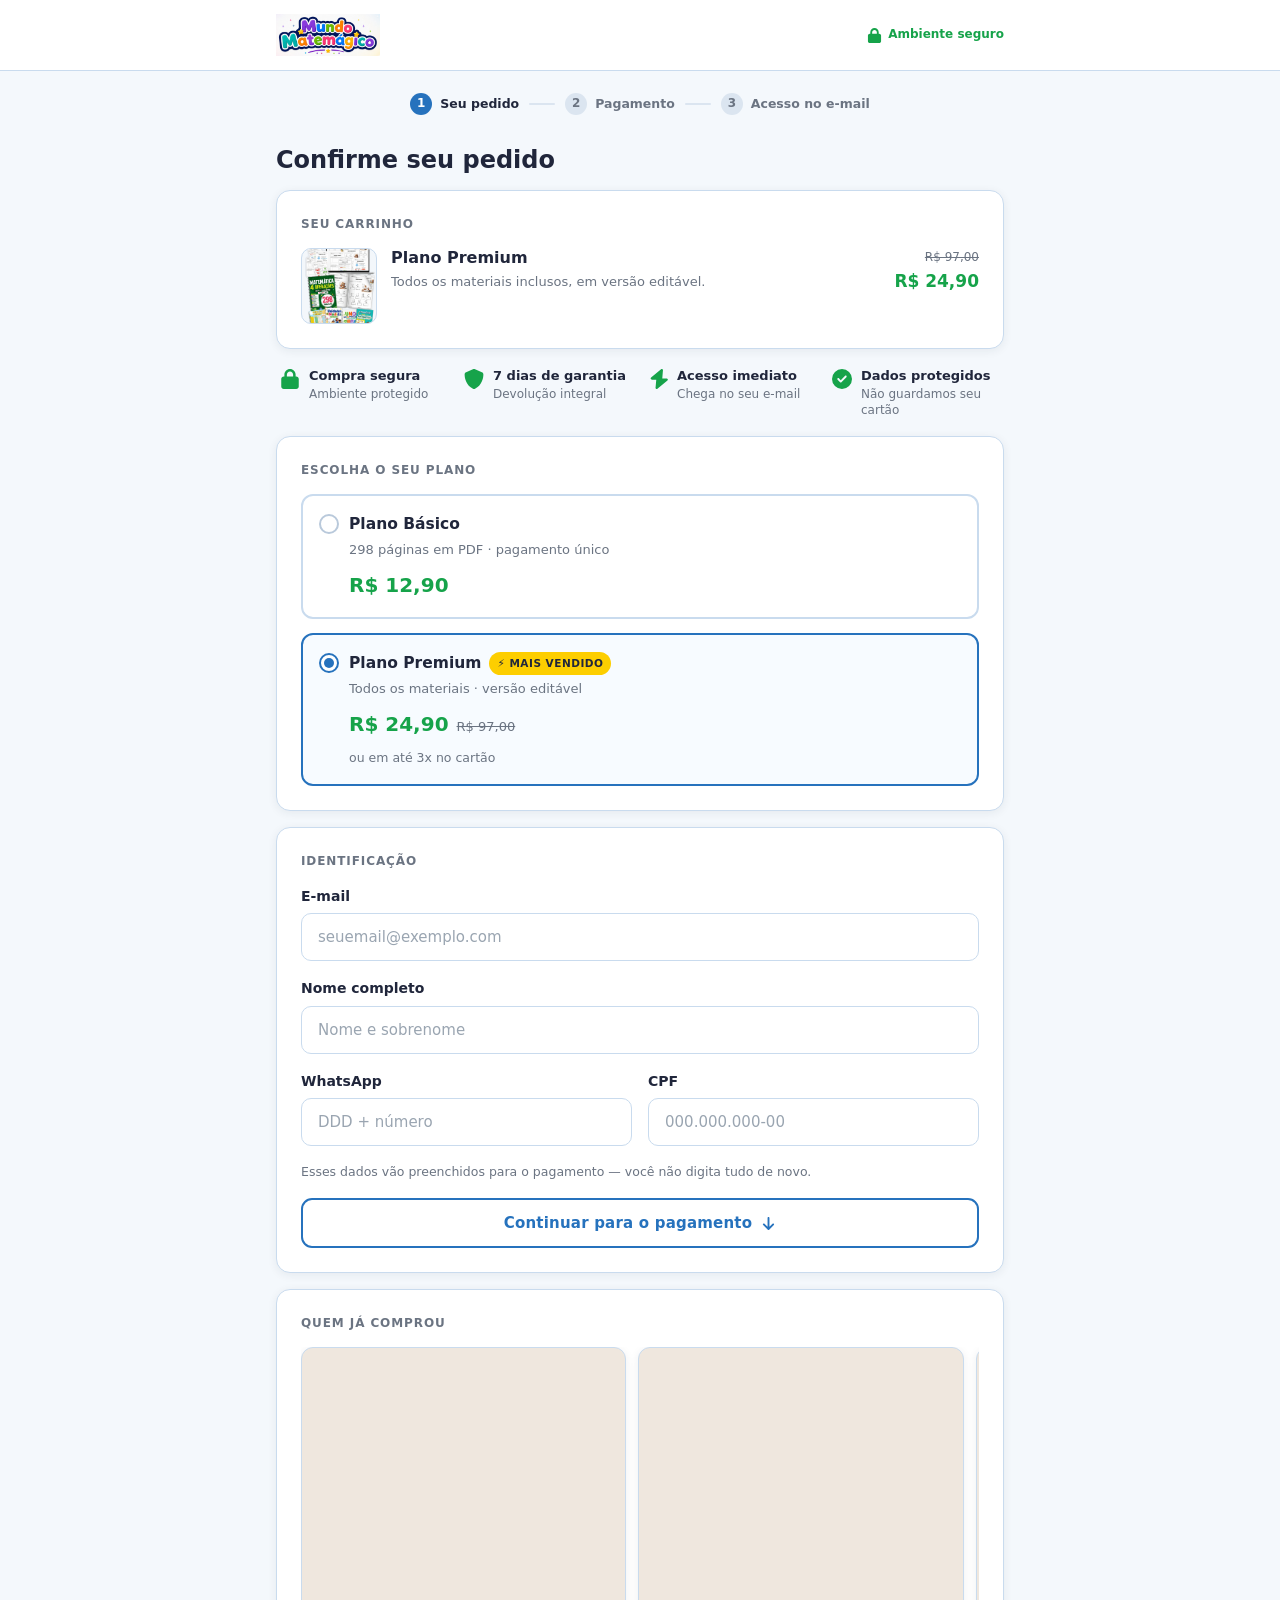
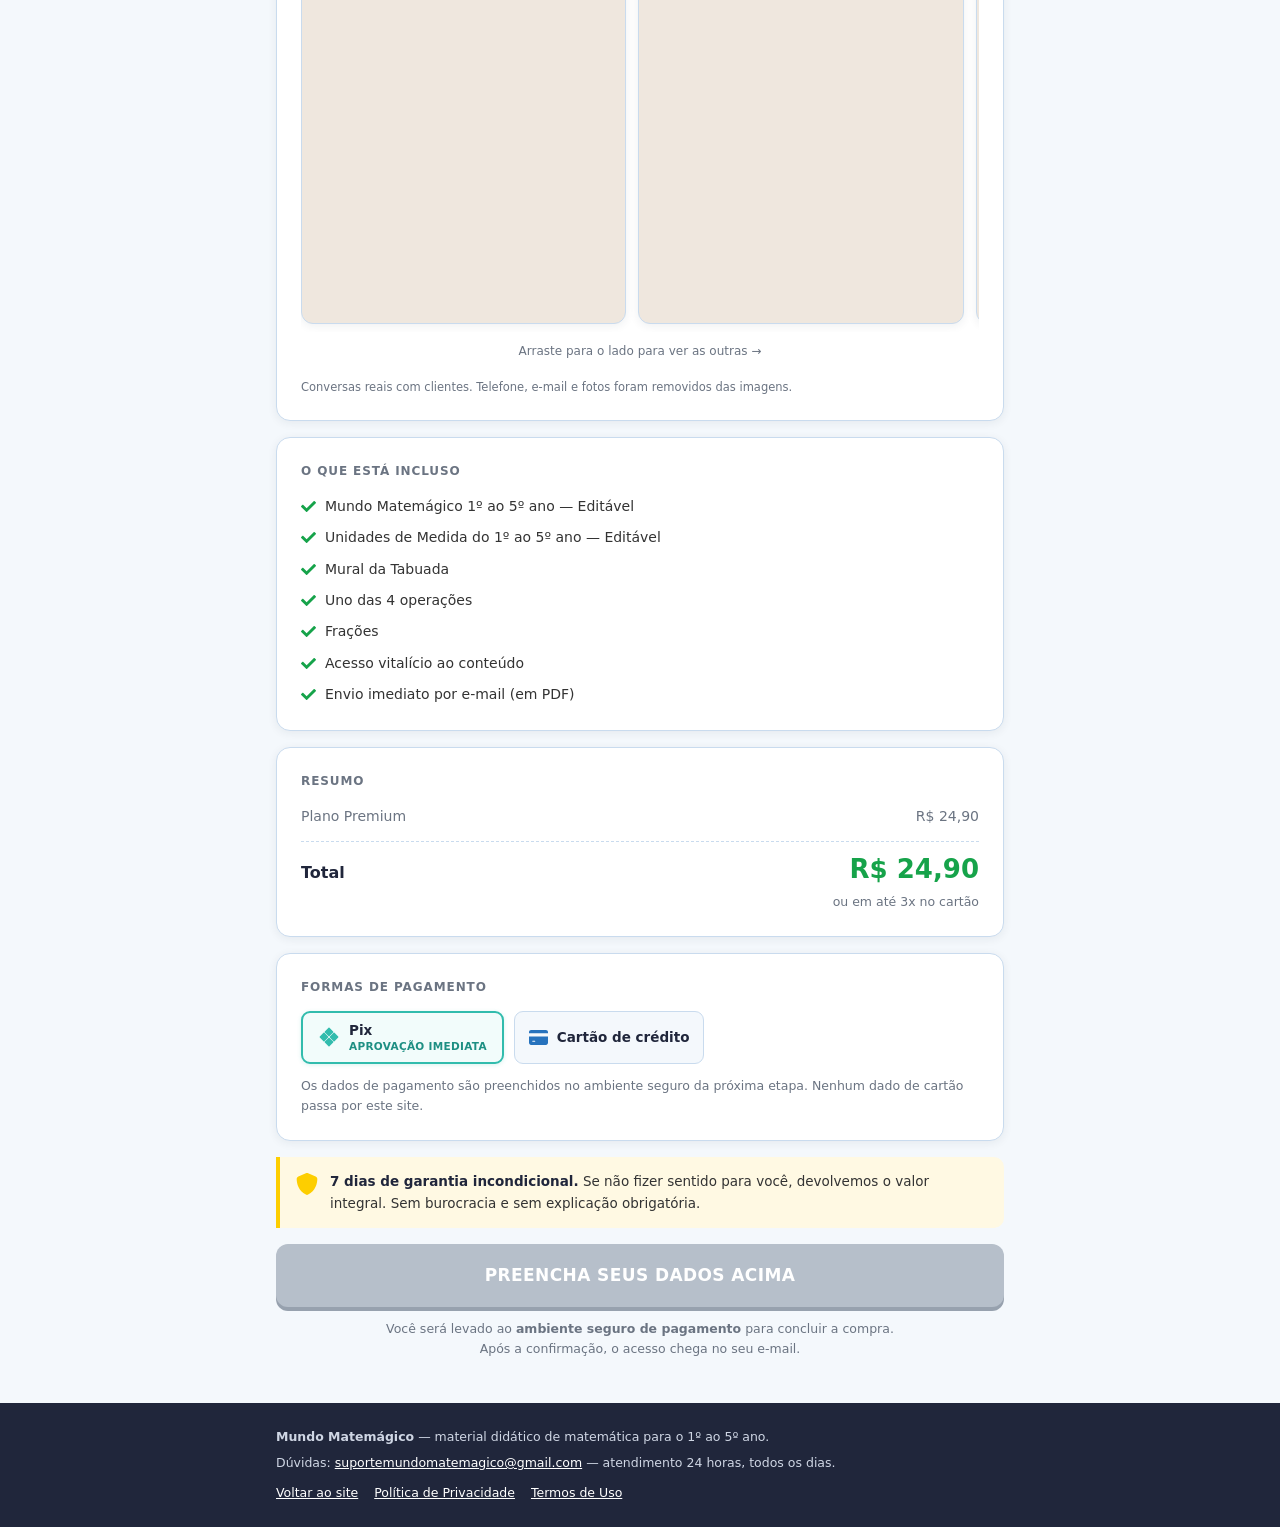
==== commit c14240a4: "Usa o logo próprio no ícone da aba e na imagem de compartilhamento O favicon apontava para matematic" ====
--- a/checkout.html
+++ b/checkout.html
@@ -6,6 +6,13 @@
 <meta name="viewport" content="width=device-width, initial-scale=1">
 <meta name="robots" content="noindex, nofollow">
 <title>Checkout — Mundo Matemágico</title>
+<link rel="icon" href="assets/icone-32.png" sizes="32x32">
+<link rel="icon" href="assets/icone-192.png" sizes="192x192">
+<link rel="apple-touch-icon" href="assets/icone-180.png">
+<meta property="og:type" content="website">
+<meta property="og:site_name" content="Mundo Matemágico">
+<meta property="og:image" content="https://mundomatemagico-ominestore.vercel.app/assets/og-mundo-matemagico.png">
+<meta name="twitter:card" content="summary_large_image">
 <link rel="stylesheet" href="checkout.css">
 </head>
 <body>
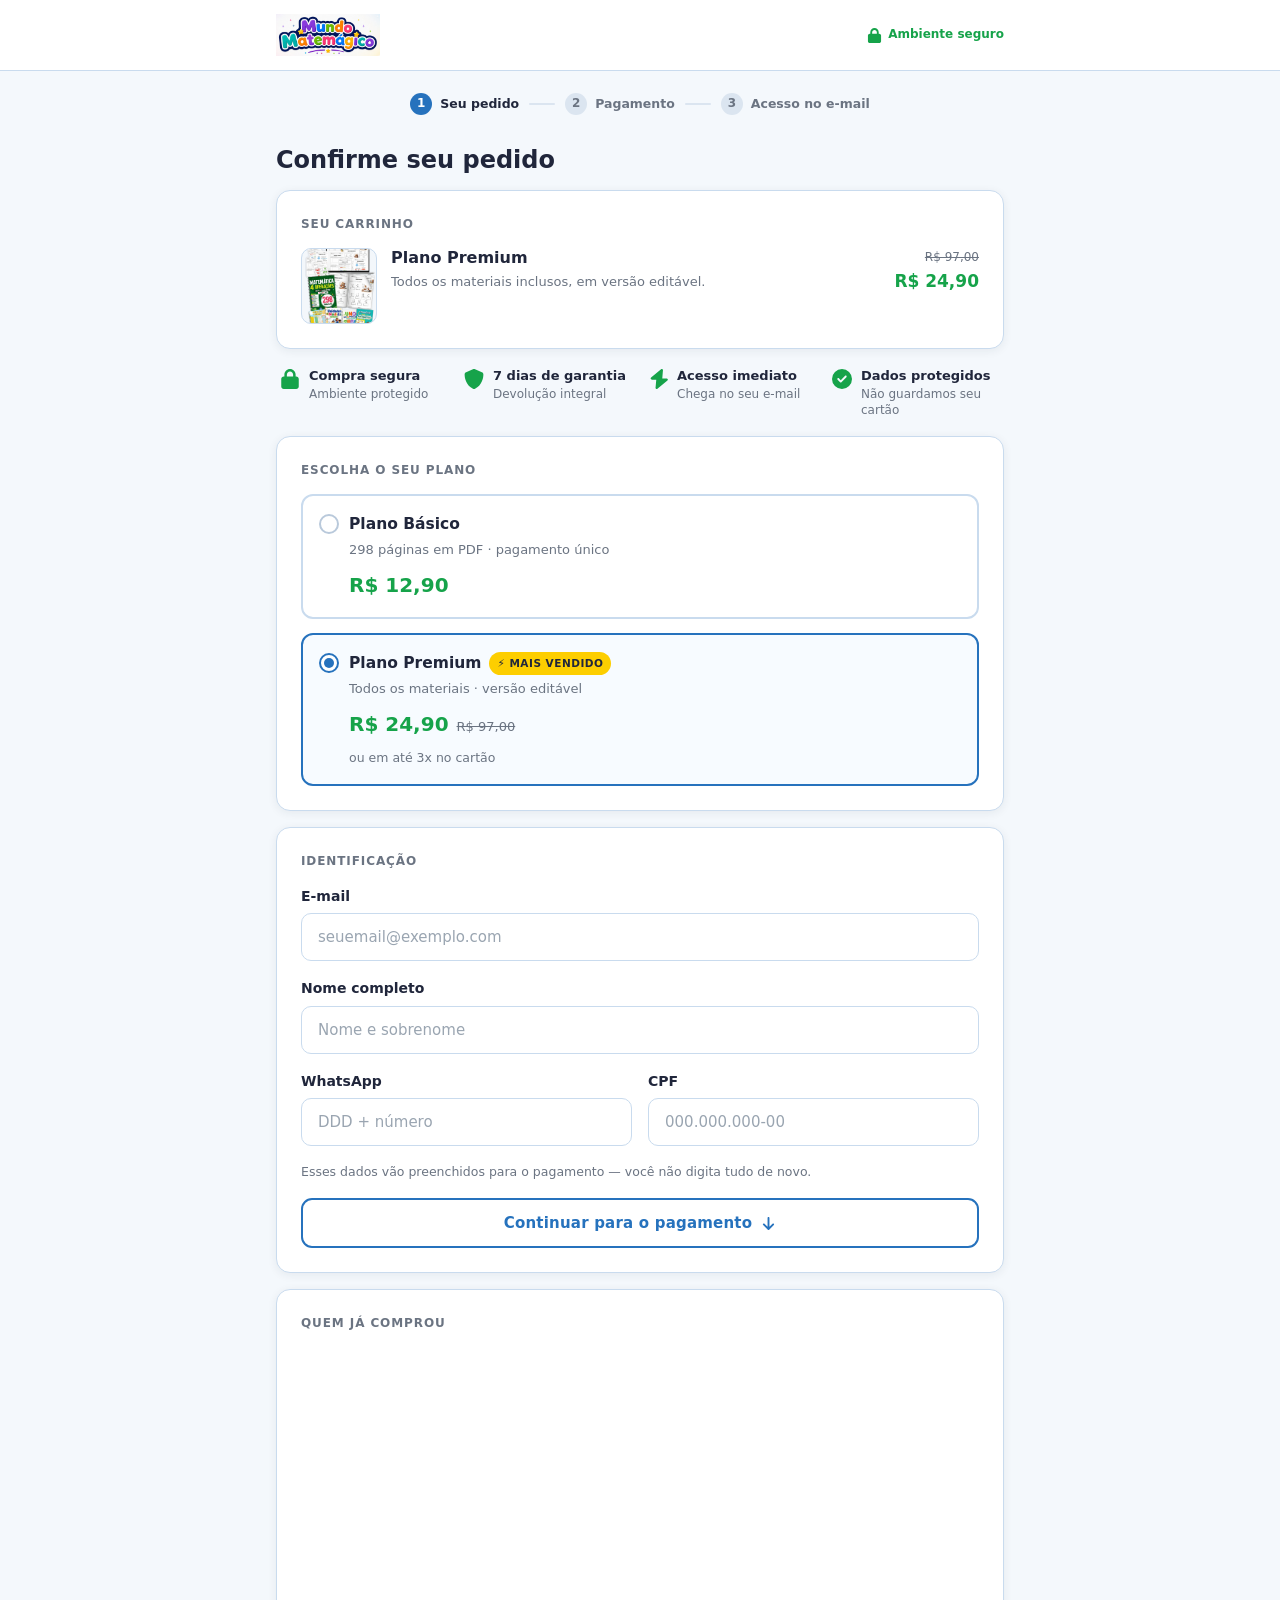
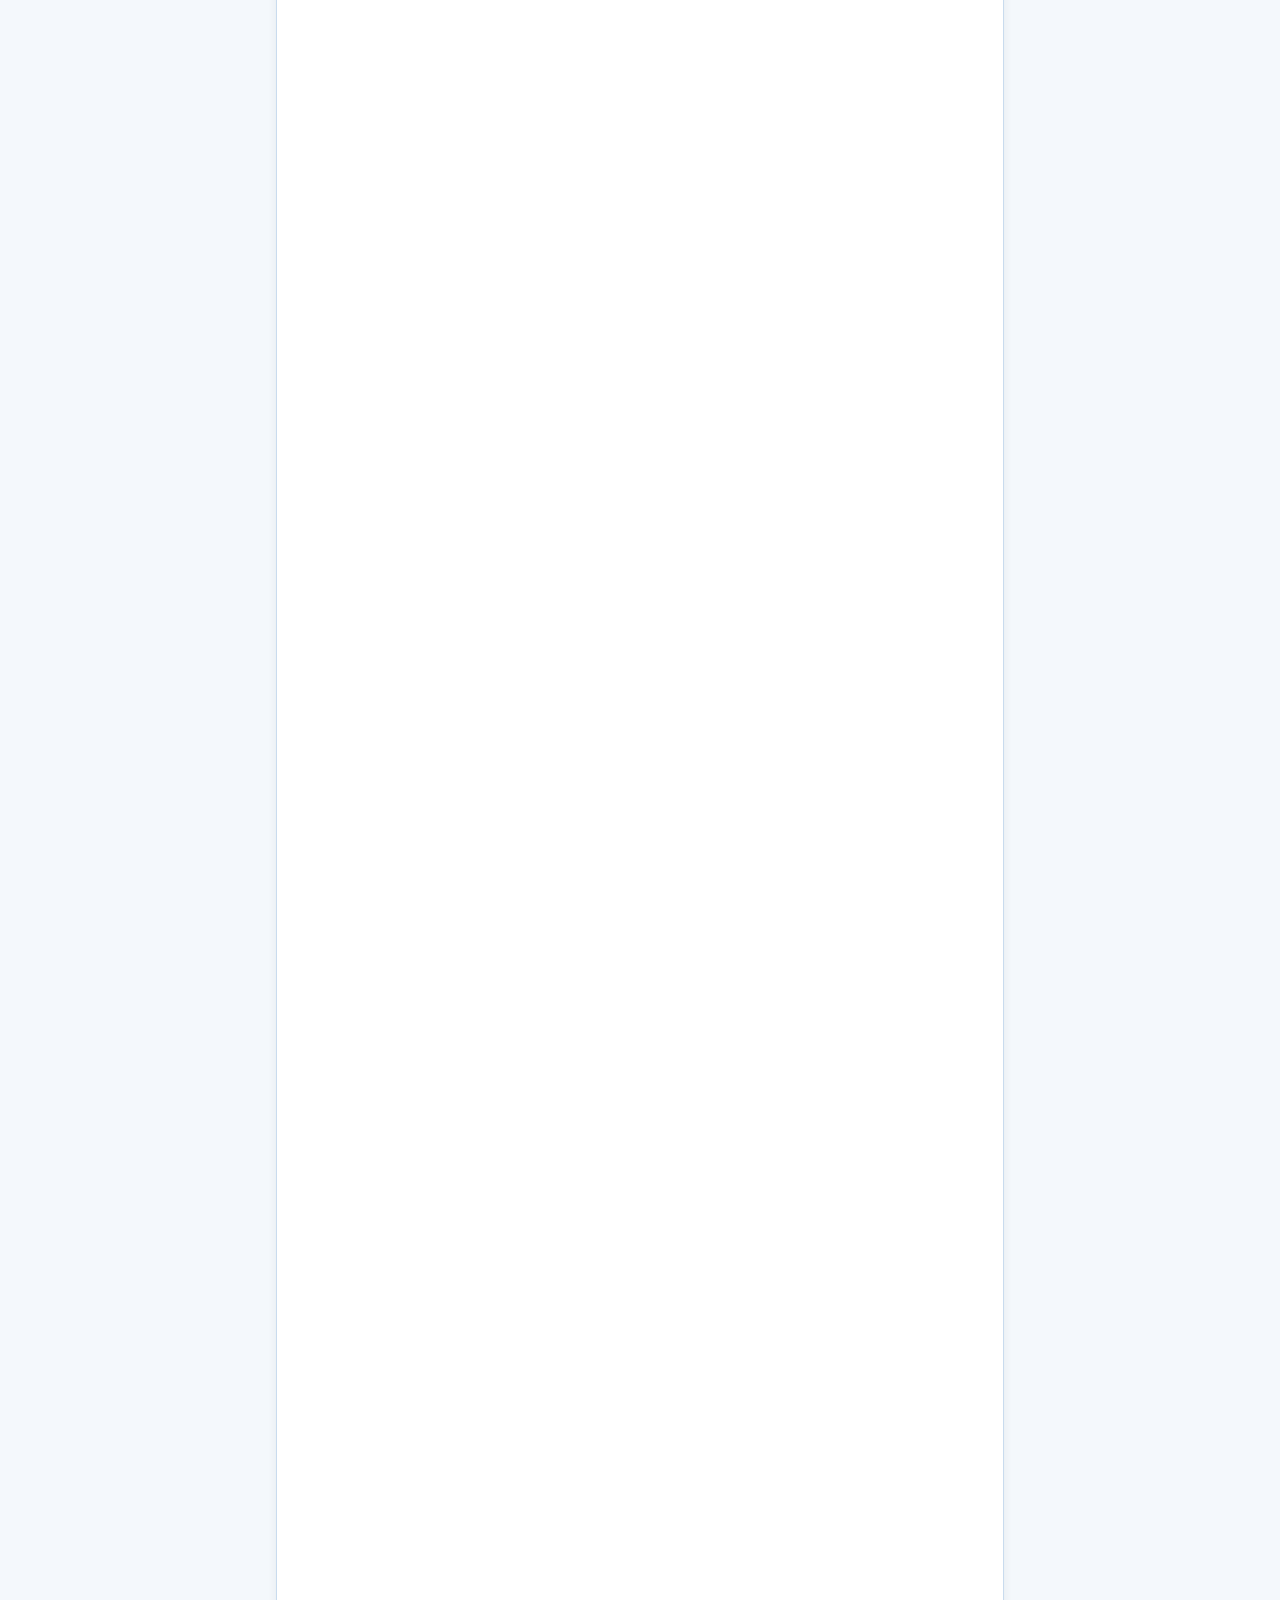
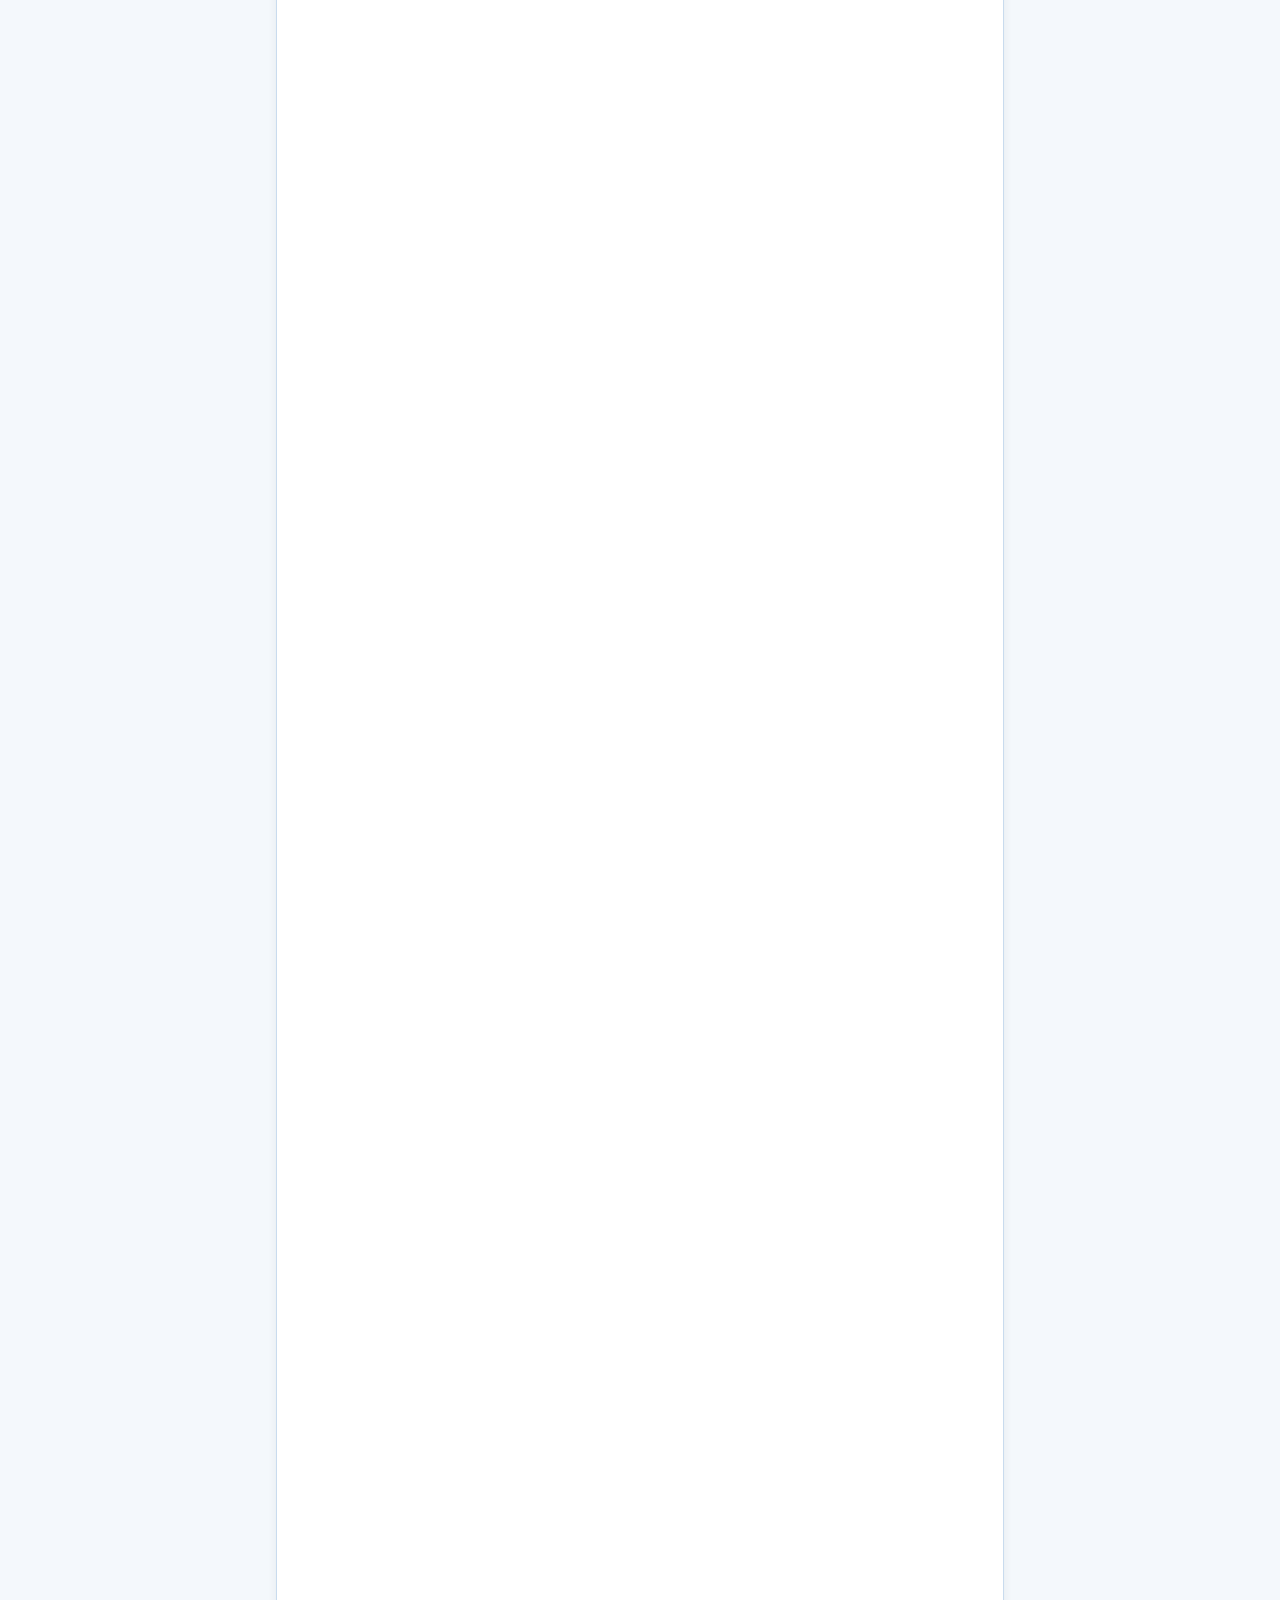
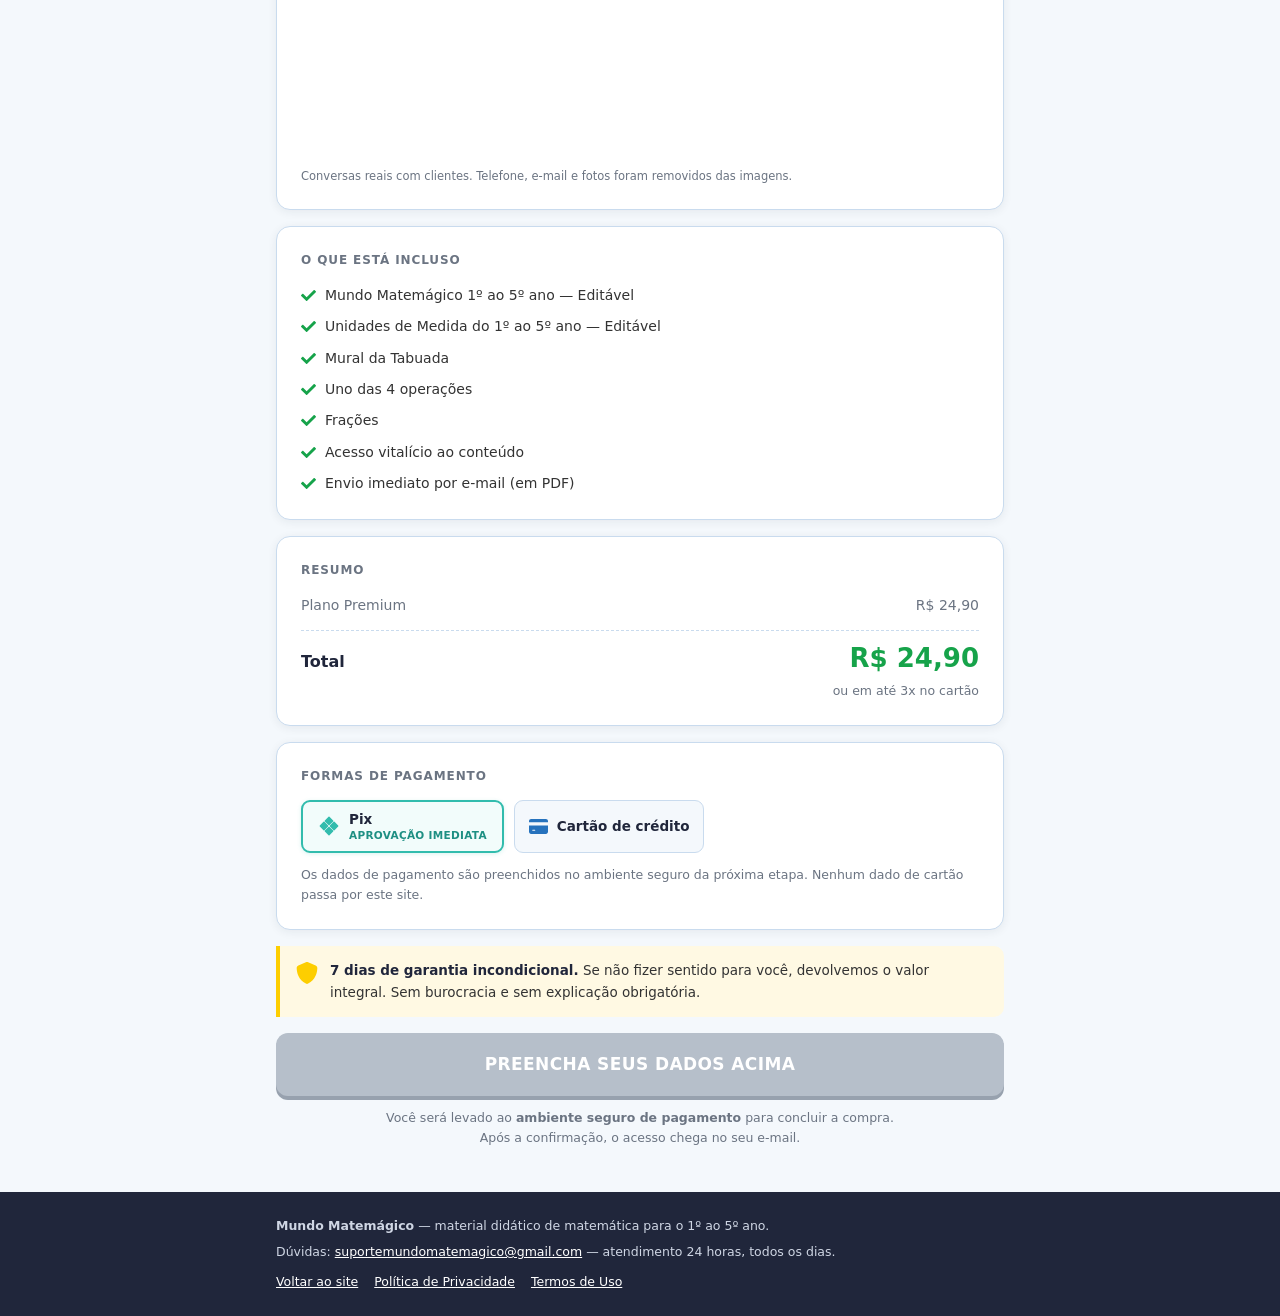
==== commit 47063bdb: "Instala o rastreamento da UTMify e refaz os depoimentos do checkout RASTREAMENTO Adiciona o script d" ====
--- a/checkout.html
+++ b/checkout.html
@@ -2,7 +2,7 @@
 <html lang="pt-BR">
 <head>
 <meta charset="UTF-8">
-<meta http-equiv="Content-Security-Policy" content="default-src 'self'; script-src 'self'; style-src 'self'; img-src 'self' data:; font-src 'self' data:; connect-src 'none'; form-action 'none'; frame-src 'none'; base-uri 'none'">
+<meta http-equiv="Content-Security-Policy" content="default-src 'self'; script-src 'self' https://connect.facebook.net https://cdn.utmify.com.br; style-src 'self'; img-src 'self' data: https://www.facebook.com; font-src 'self' data:; connect-src https://www.facebook.com https://connect.facebook.net; form-action 'none'; frame-src 'none'; base-uri 'none'">
 <meta name="viewport" content="width=device-width, initial-scale=1">
 <meta name="robots" content="noindex, nofollow">
 <title>Checkout — Mundo Matemágico</title>
@@ -11,8 +11,11 @@
 <link rel="apple-touch-icon" href="assets/icone-180.png">
 <meta property="og:type" content="website">
 <meta property="og:site_name" content="Mundo Matemágico">
-<meta property="og:image" content="https://mundomatemagico-ominestore.vercel.app/assets/og-mundo-matemagico.png">
+<meta property="og:image" content="https://mundomatemagico.vercel.app/assets/og-mundo-matemagico.jpg">
 <meta name="twitter:card" content="summary_large_image">
+<script src="https://cdn.utmify.com.br/scripts/utms/latest.js" data-utmify-prevent-xcod-sck data-utmify-prevent-subids async defer></script>
+<script src="assets/back-redirect.js"></script>
+<script src="assets/meta-pixel.js"></script><noscript><img height="1" width="1" style="display:none" alt="" src="https://www.facebook.com/tr?id=923127513721683&amp;ev=PageView&amp;noscript=1"></noscript>
 <link rel="stylesheet" href="checkout.css">
 </head>
 <body>
@@ -138,13 +141,16 @@
        Prints REAIS de conversas no WhatsApp, tratados antes de publicar:
          depoimento-1  recorte que descarta o telefone +55 11 ...
          depoimento-2  recorte que descarta o comprovante (CNPJ e pagador)
-         depoimento-3  recorte que descarta telefone e foto; e-mail tapado
+         depoimento-3  tarja solida sobre o e-mail e sobre o telefone que
+                       aparecia na resposta citada; rodape cortado onde a
+                       mensagem seguinte comecava. A figurinha e um sticker
+                       do WhatsApp, nao foto de cliente
        Os originais NAO ficam na pasta do site. Se trocar alguma imagem,
        trate antes: dado pessoal de cliente nao pode ir para a pagina. -->
   <section class="bloco">
     <h2>Quem já comprou</h2>
 
-    <div class="prints" tabindex="0" role="group" aria-label="Conversas com clientes no WhatsApp">
+    <div class="prints" role="group" aria-label="Conversas com clientes no WhatsApp">
       <figure>
         <img src="assets/depoimento-1.jpg" width="828" height="1469" loading="lazy" decoding="async"
              alt="Conversa no WhatsApp: cliente escreve que o material chegou, que é excelente, e se desculpa pela desconfiança porque há muito golpe por aí.">
@@ -154,12 +160,11 @@
              alt="Conversa no WhatsApp: cliente diz que estava com medo de comprar e que o material é perfeito.">
       </figure>
       <figure>
-        <img src="assets/depoimento-3.jpg" width="828" height="1078" loading="lazy" decoding="async"
-             alt="Conversa no WhatsApp: cliente elogia o trabalho e recebe as boas-vindas com as instruções de acesso.">
+        <img src="assets/depoimento-3.jpg" width="640" height="1102" loading="lazy" decoding="async"
+             alt="Conversa no WhatsApp: cliente diz que amou muito o material e agradece, recebe as boas-vindas da loja e responde com uma figurinha de carinho.">
       </figure>
     </div>
 
-    <p class="arraste" aria-hidden="true">Arraste para o lado para ver as outras &rarr;</p>
     <p class="fonte">Conversas reais com clientes. Telefone, e-mail e fotos foram removidos das imagens.</p>
   </section>
 
--- a/checkout.css
+++ b/checkout.css
@@ -187,27 +187,17 @@
 }
 
 /* ---------- depoimentos: prints do WhatsApp ----------
-   Carrossel horizontal em vez de empilhar: tres prints de celular somam mais
-   de 2000px de altura, e empurrar isso entre o formulario e o botao de compra
-   custa venda. Assim ocupa a altura de um so. */
+   Empilhados, um abaixo do outro: o cliente ve as tres conversas so rolando,
+   sem precisar descobrir que dava para arrastar de lado.
+   Sem moldura: nada de borda, canto arredondado, sombra ou fundo bege em
+   volta. O print ocupa toda a largura do bloco. */
 .prints{
-  display:flex;gap:12px;margin:0;
-  overflow-x:auto;overscroll-behavior-x:contain;
-  scroll-snap-type:x mandatory;-webkit-overflow-scrolling:touch;
-  padding-bottom:8px;
+  display:flex;flex-direction:column;gap:14px;margin:0;
 }
 .prints figure{
-  margin:0;flex:0 0 84%;scroll-snap-align:center;
-  border:1px solid var(--borda);border-radius:12px;overflow:hidden;
-  background:#EFE7DE;box-shadow:var(--sombra);
+  margin:0;width:100%;
 }
 .prints img{display:block;width:100%;height:auto}
-.prints:focus-visible{outline:3px solid var(--amarelo);outline-offset:3px;border-radius:12px}
-.arraste{margin:10px 0 0;color:var(--suave);font-size:12px;text-align:center}
-@media (min-width:620px){
-  /* dois por vez: com o print inteiro, tres lado a lado ficam ilegiveis */
-  .prints figure{flex-basis:48%}
-}
 
 /* ---------- (mantido) conversas recriadas em HTML ----------
    Recriadas em HTML, nao sao prints. O texto e real (transcrito das conversas
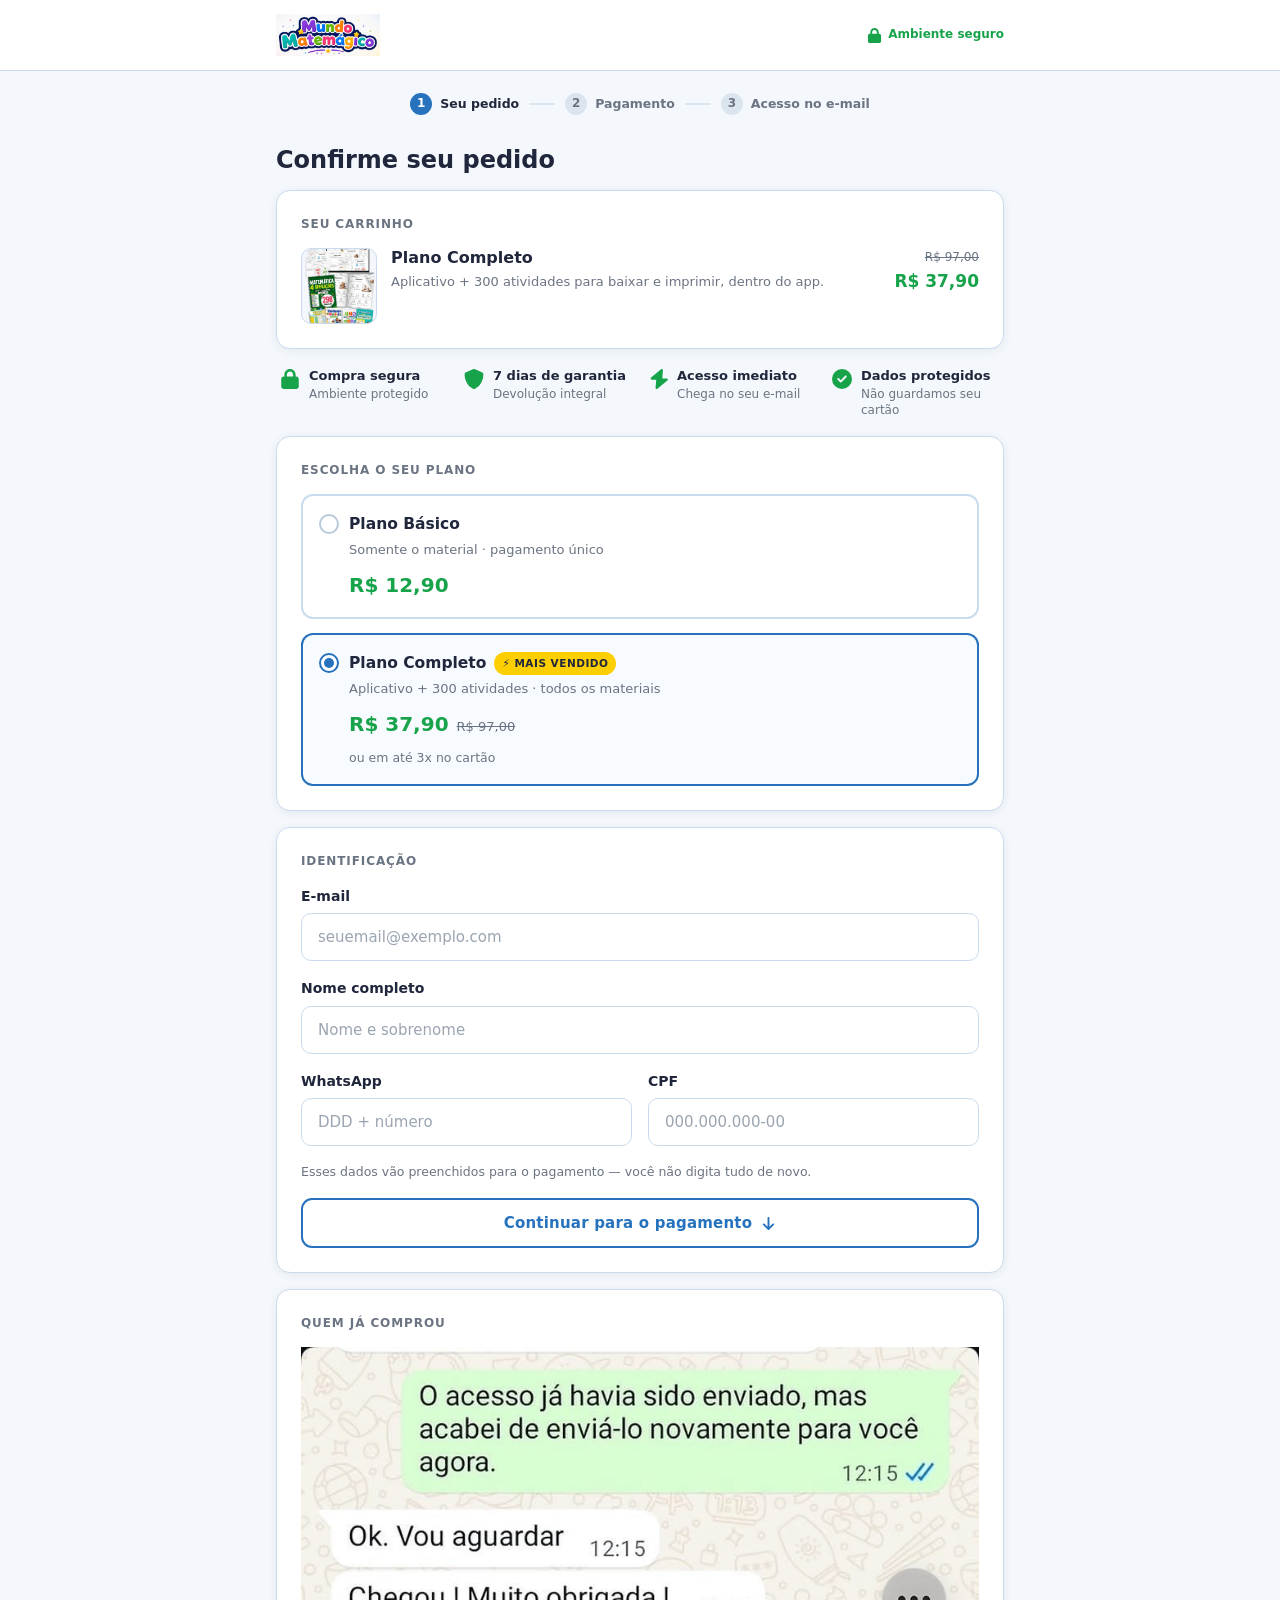
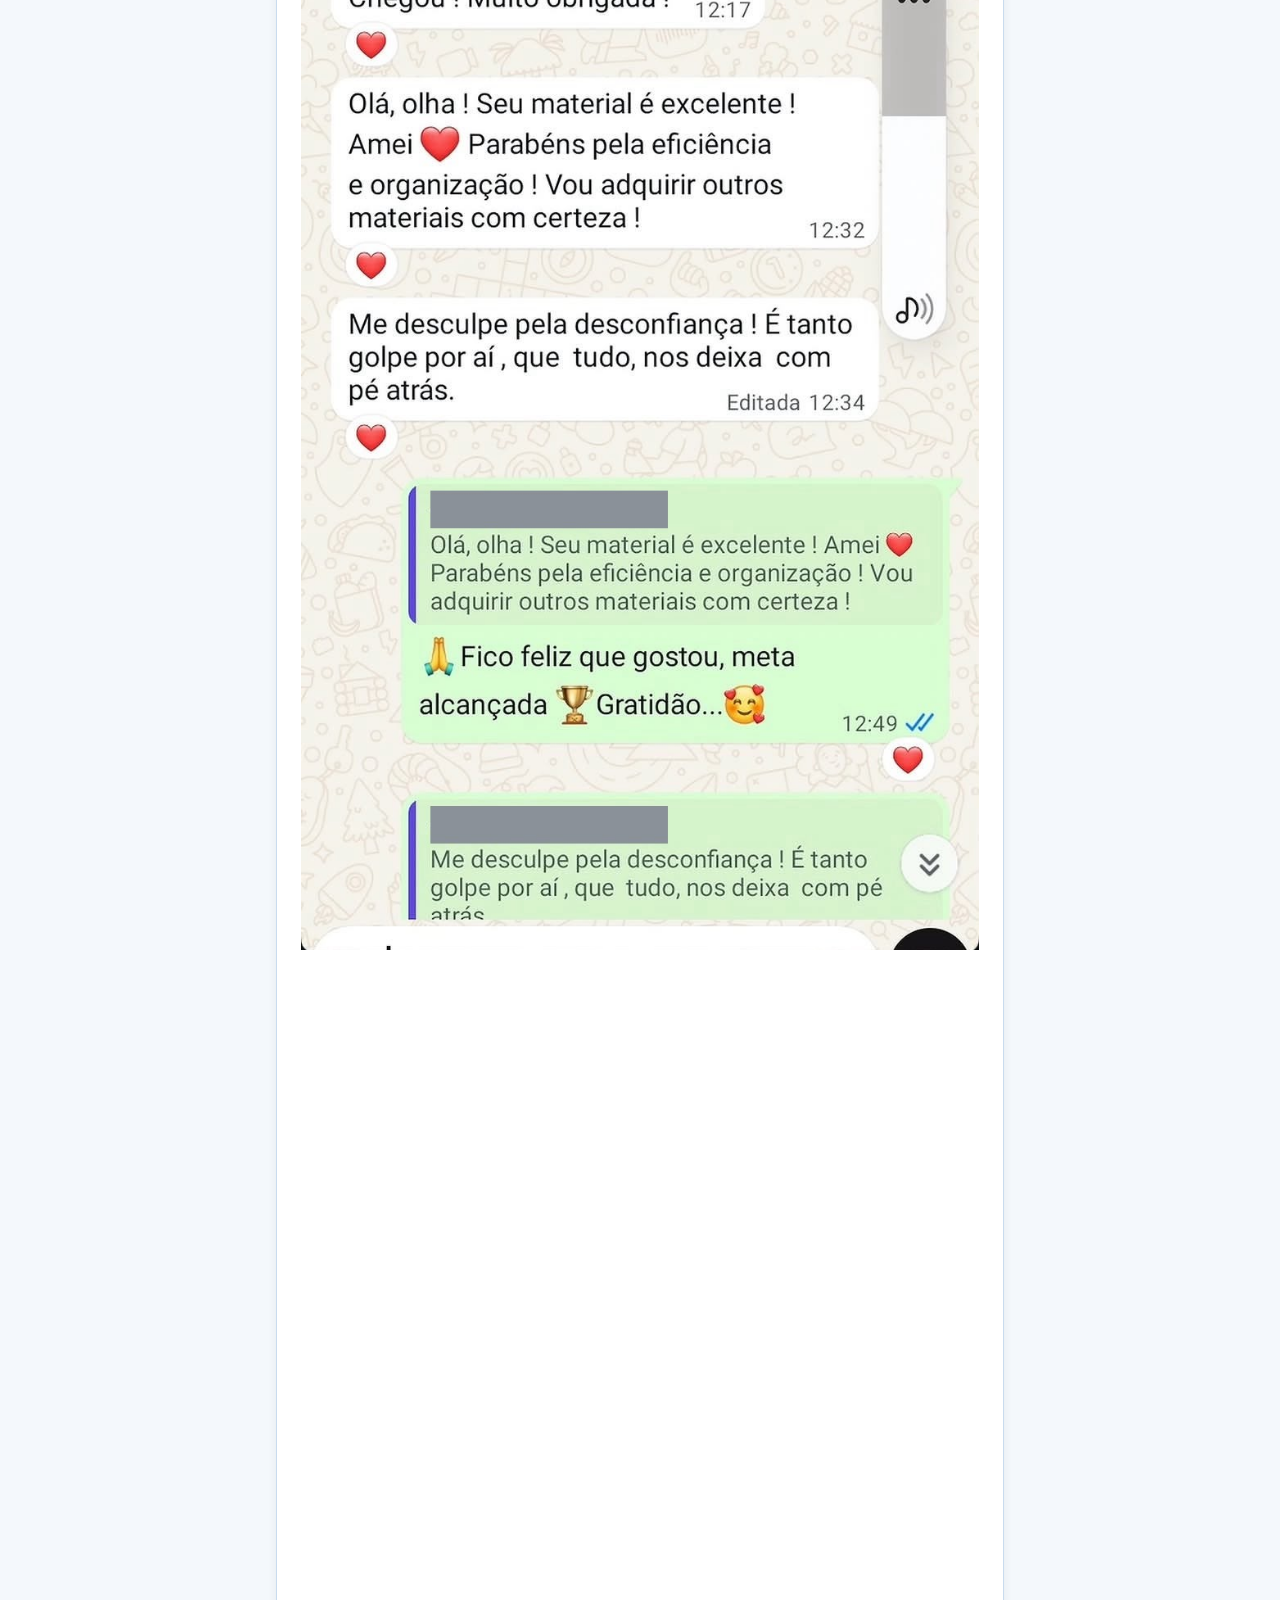
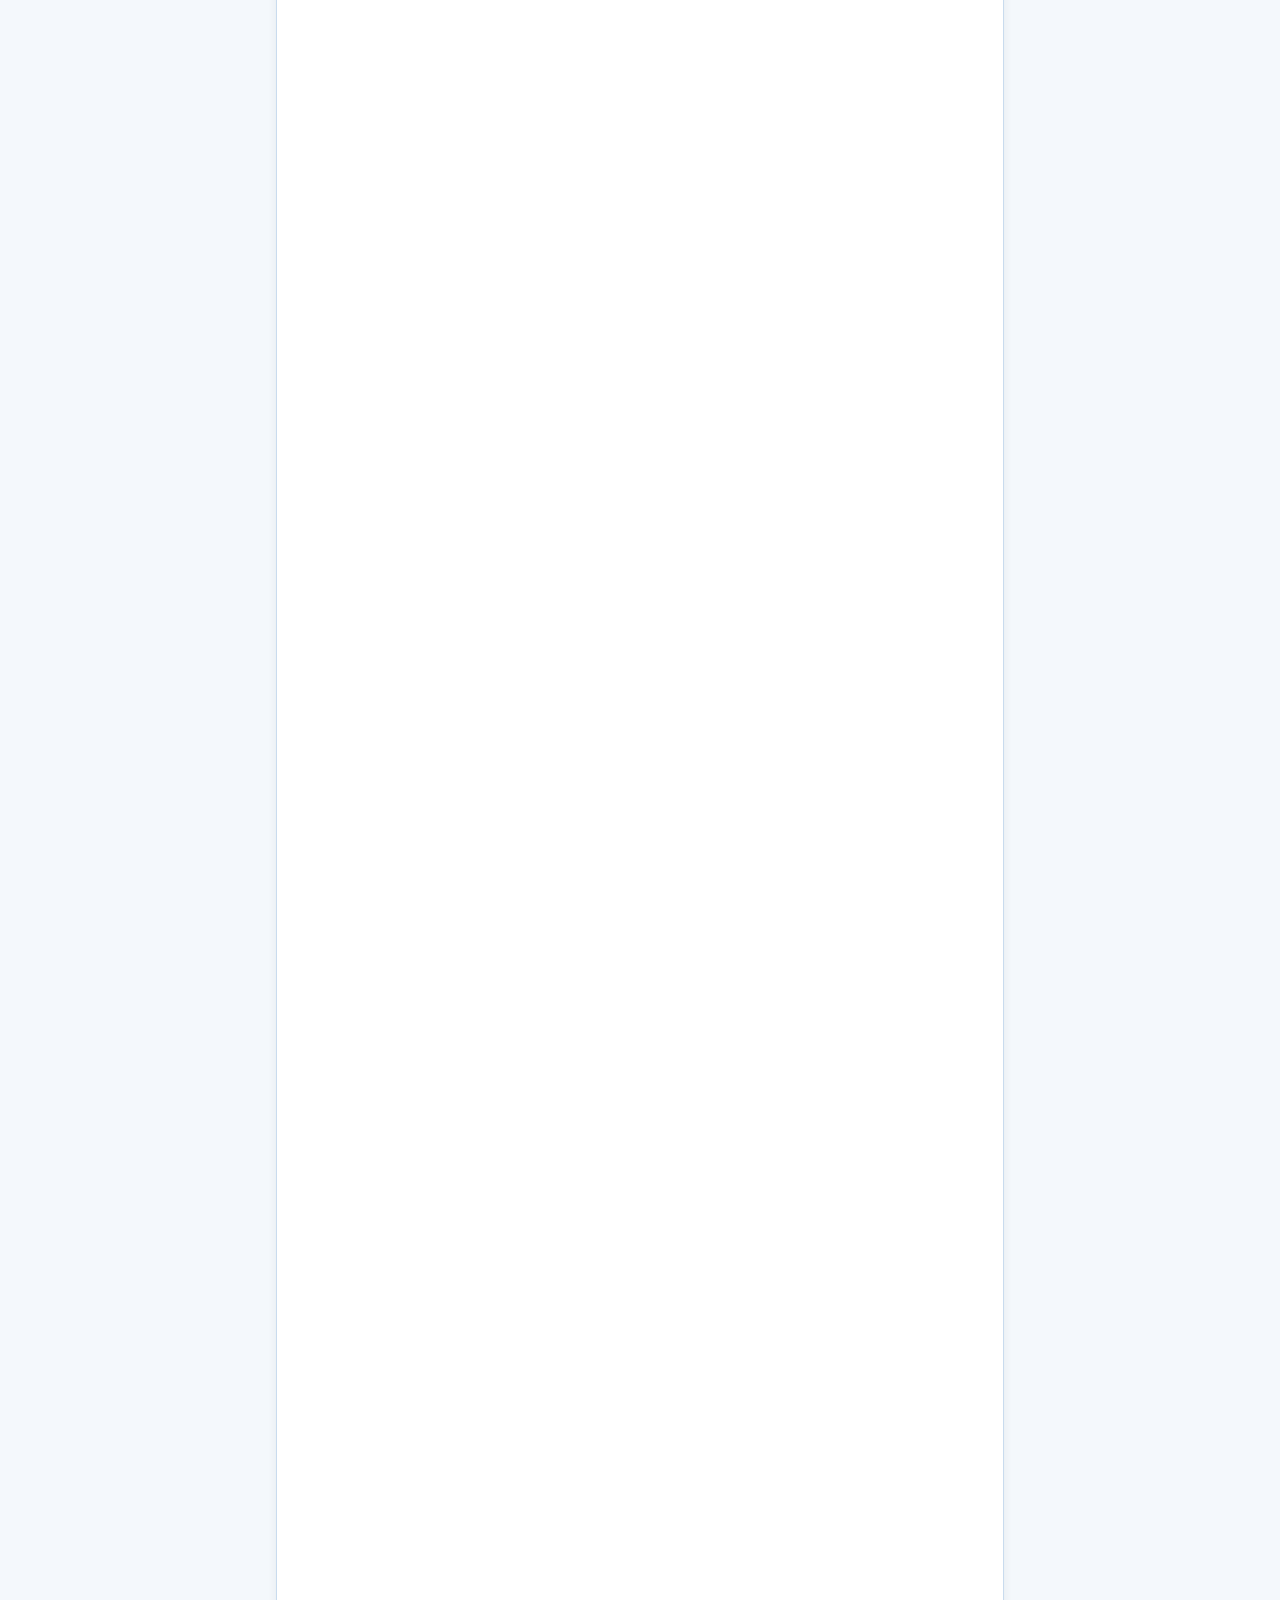
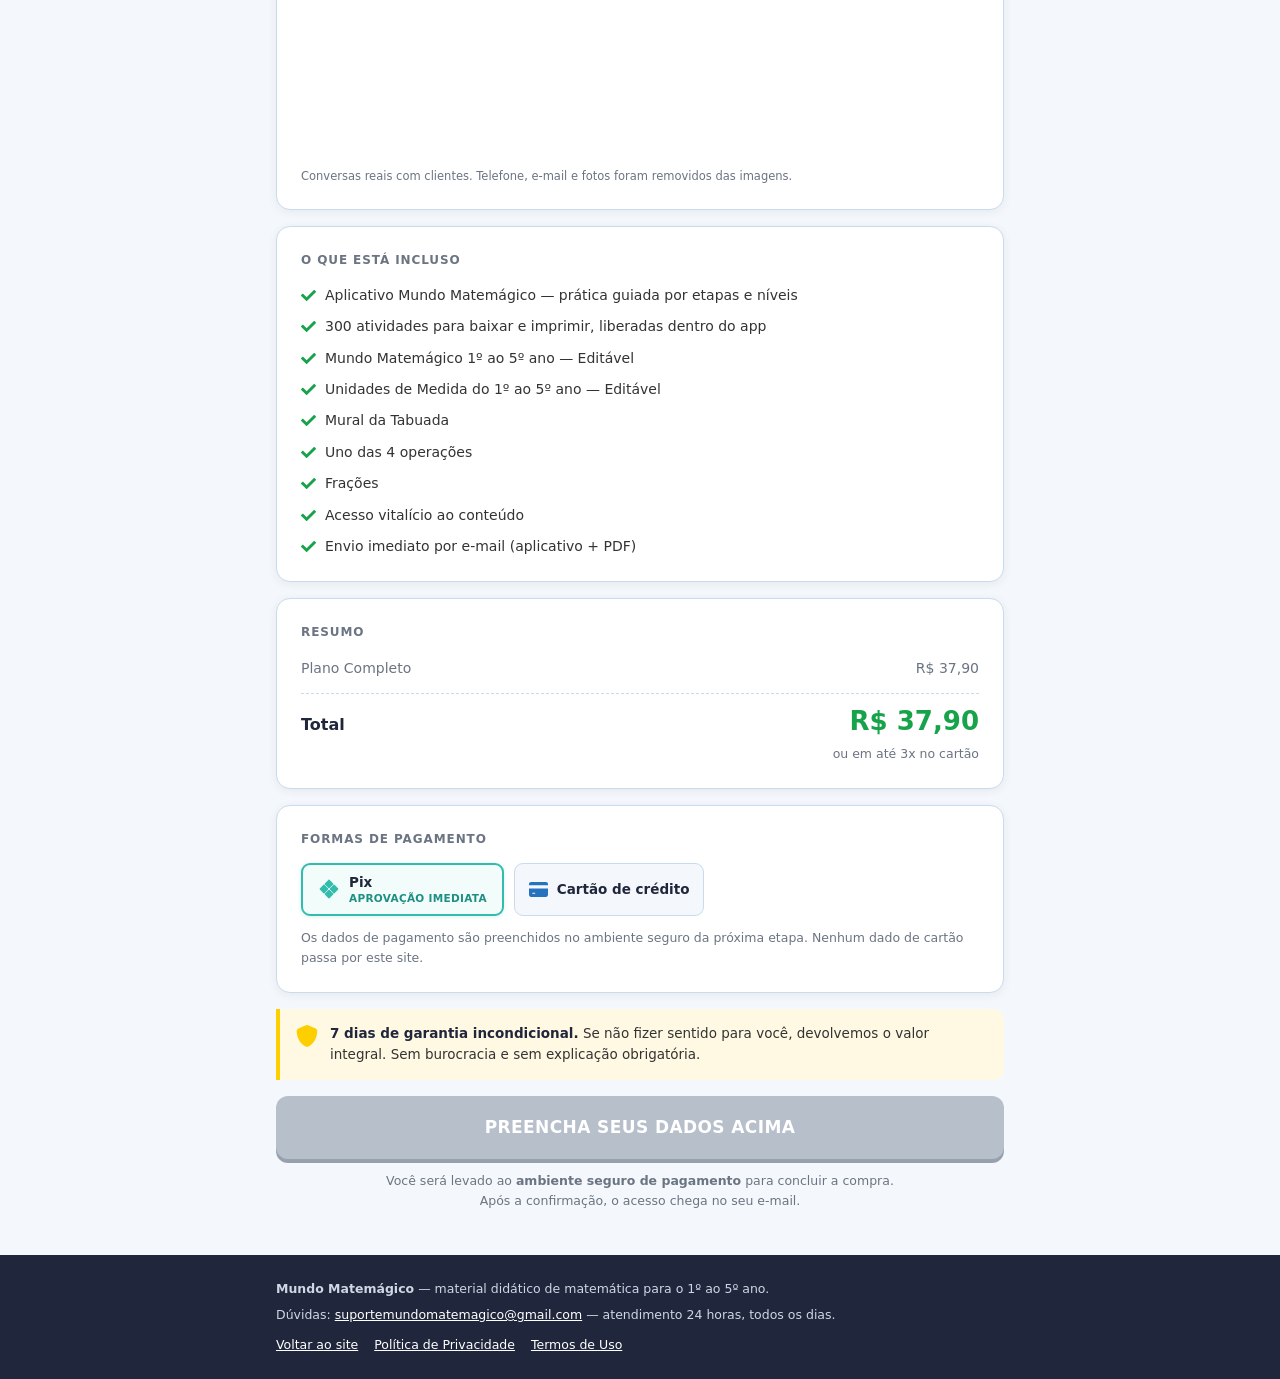
==== commit c725469c: "Reposiciona a landing com o aplicativo como produto principal O app passa a ser o que a pagina vende" ====
--- a/checkout.html
+++ b/checkout.html
@@ -103,7 +103,7 @@
         <label for="f-email">E-mail</label>
         <input type="email" id="f-email" autocomplete="email" inputmode="email"
                spellcheck="false" placeholder="seuemail@exemplo.com">
-        <p class="erro">Digite um e-mail válido — é nele que o material chega.</p>
+        <p class="erro">Digite um e-mail válido — é nele que o seu acesso chega.</p>
       </div>
       <div class="campo" id="campo-nome">
         <label for="f-nome">Nome completo</label>
